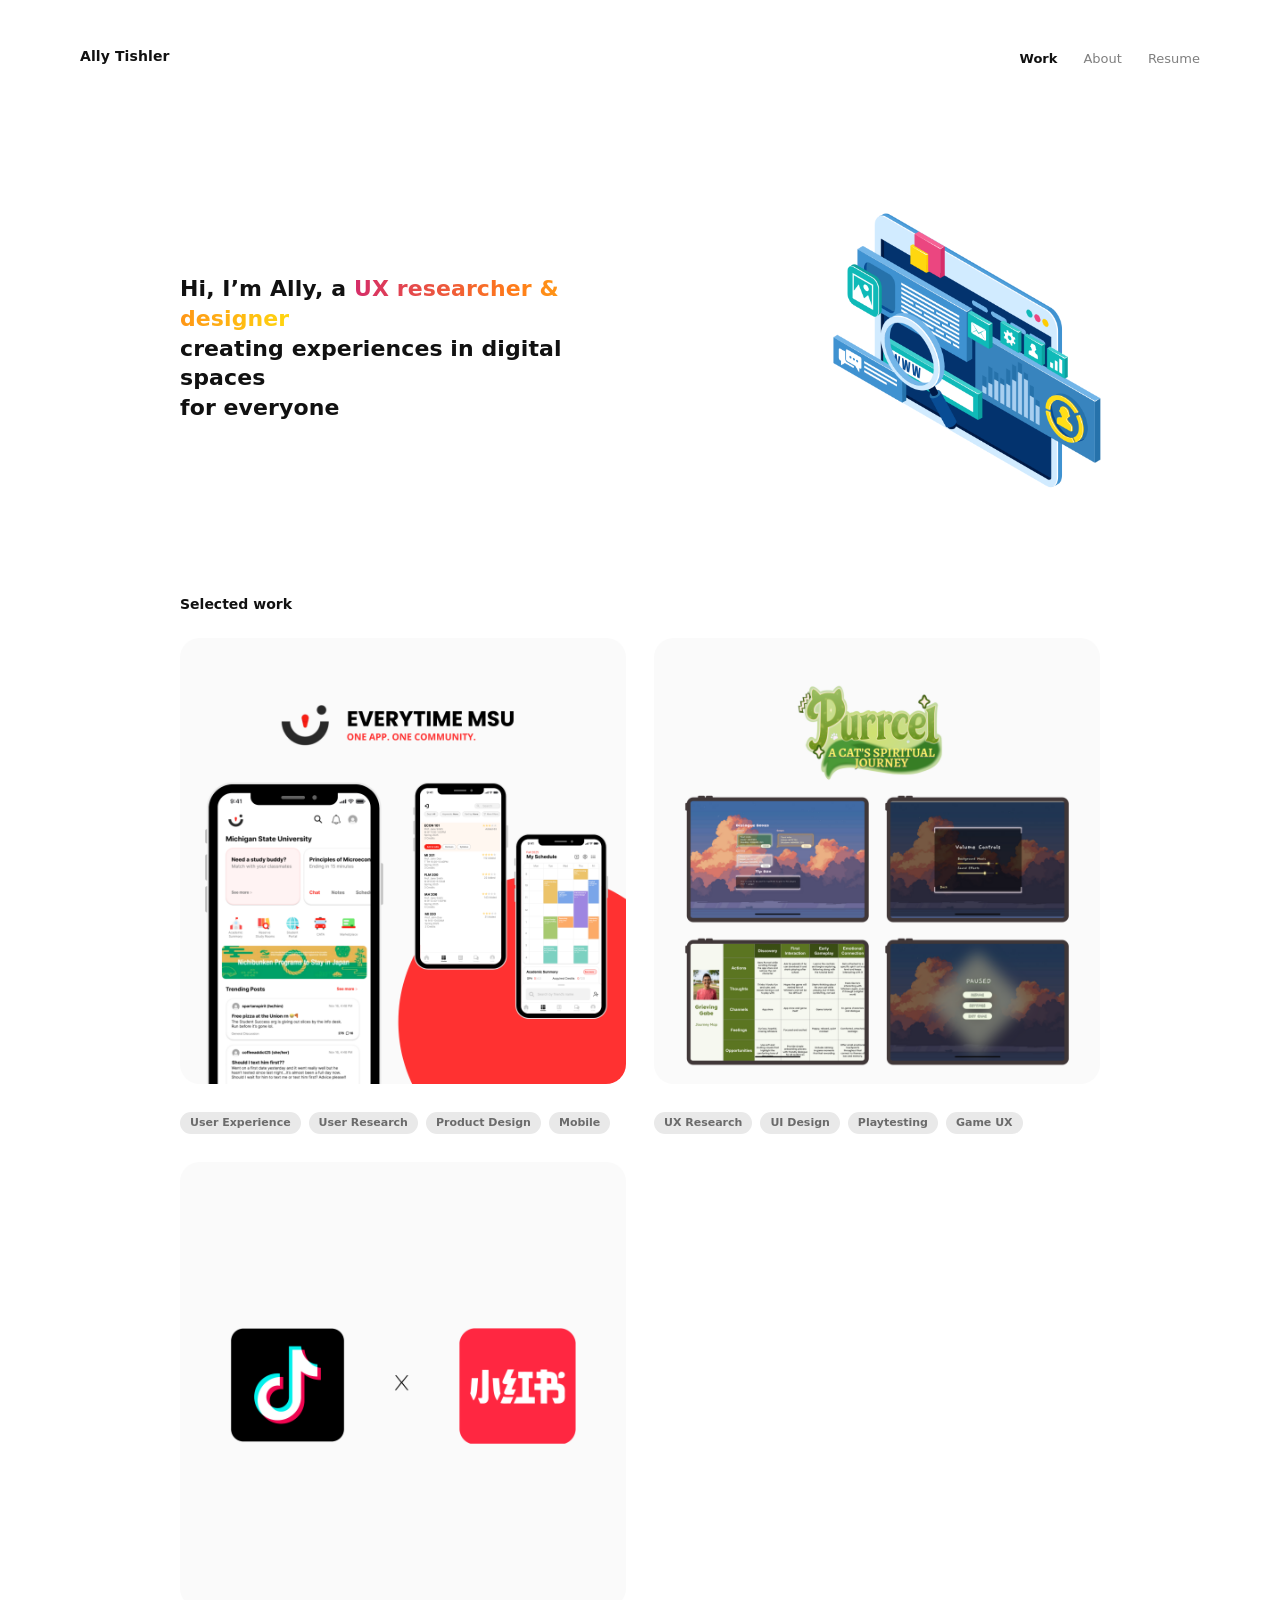
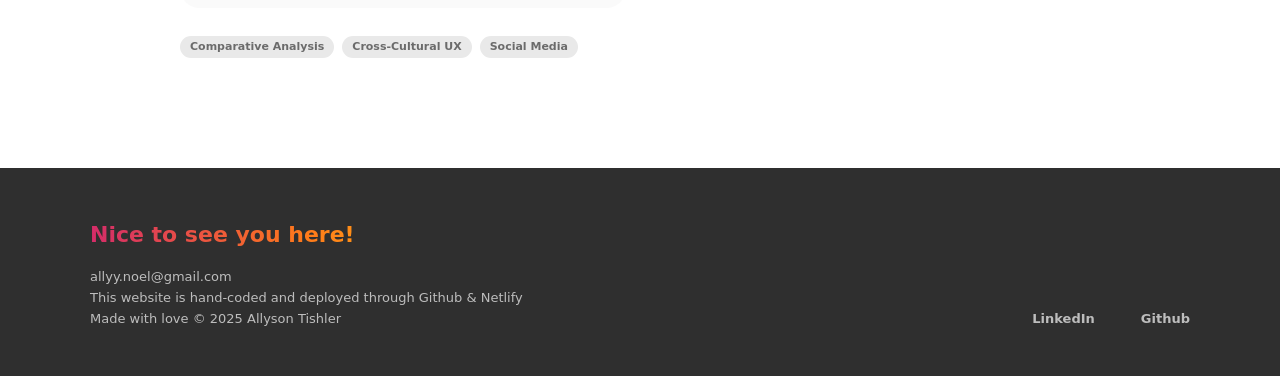
==== index.html @ a8e9b397 "github-link-footer" ====
<!doctype html>
<html lang="en">
  <head>
    <meta charset="UTF-8" />
    <meta name="viewport" content="width=device-width, initial-scale=1.0" />
    <title>Ally Tishler — Portfolio</title>
    <link rel="stylesheet" href="styles.css" />
  </head>

  <body>
    <!-- NAV -->
    <header class="site-header">
      <nav class="nav">
        <div class="nav__brand">Ally Tishler</div>

        <ul class="nav__links">
          <li><a class="nav__link nav__link--active" href="#work">Work</a></li>
          <li><a class="nav__link" href="about.html">About</a></li>
          <li><a class="nav__link" href="#resume">Resume</a></li>
        </ul>
      </nav>
    </header>

    <main>
      <!-- HERO -->
      <section class="hero">
        <div class="hero__inner">
          <div class="hero__text">
            <h1 class="hero__headline">
              Hi, I’m Ally, a <span class="highlight">UX researcher &amp; designer</span><br />
              creating experiences in digital spaces<br />
              for everyone
            </h1>
          </div>
      
          <div class="hero__art">
            <img class="hero__img" src="assets/LottieFile.png" alt="Hero illustration" />
          </div>
        </div>
      </section>
      

      <!-- SELECTED WORK -->
      <section id="work" class="work">
        <div class="work__inner">
          <h2 class="section-title">Selected work</h2>

          <div class="work-grid">
            <!-- Everytime -->
            <a class="work-card" href="#">
              <img
                class="work-card__img"
                src="assets/EverytimeThumbnail.png"
                alt="Everytime MSU project thumbnail"
              />

              <div class="tag-row">
                <span class="tag">User Experience</span>
                <span class="tag">User Research</span>
                <span class="tag">Product Design</span>
                <span class="tag">Mobile</span>
              </div>
            </a>

            <!-- Purrcel -->
            <a class="work-card" href="#">
              <img
                class="work-card__img"
                src="assets/PurrcelThumbnail.png"
                alt="Purrcel project thumbnail"
              />

              <div class="tag-row">
                <span class="tag">UX Research</span>
                <span class="tag">UI Design</span>
                <span class="tag">Playtesting</span>
                <span class="tag">Game UX</span>
              </div>
            </a>

            <!-- TikTok vs XHS (single on next row, left-aligned) -->
            <a class="work-card work-card--single" href="#">
              <img
                class="work-card__img"
                src="assets/TikTokvsXHSThumbnail.png"
                alt="TikTok vs XiaoHongShu comparative analysis thumbnail"
              />

              <div class="tag-row">
                <span class="tag">Comparative Analysis</span>
                <span class="tag">Cross-Cultural UX</span>
                <span class="tag">Social Media</span>
              </div>
            </a>
          </div>
        </div>
      </section>

    </main>

    <!-- FOOTER -->
    <footer class="footer">
      <div class="footer__inner">
        <div class="footer__left">
          <h3 class="footer__title">Nice to see you here!</h3>

          <div class="footer__meta">
            <p class="footer__line">allyy.noel@gmail.com</p>
            <p class="footer__line">This website is hand-coded and deployed through Github &amp; Netlify</p>
            <p class="footer__line">Made with love © 2025 Allyson Tishler</p>
          </div>
        </div>

        <div class="footer__right">
          <a class="footer__link" href="www.linkedin.com/in/allytishler-msu">LinkedIn</a>
          <a class="footer__link" href="https://github.com/allysontishler">Github</a>
        </div>
      </div>
    </footer>
  </body>
</html>
---- styles.css ----
/* =========================
   BASE
========================= */
:root {
  --text: #111;
  --muted: #7f7f7f;
  --card: #f3f3f3;
  --tag: #e9e9e9;
  --footer: #2f2f2f;
  --footer-text: #cfcfcf;

  /* This is the orange accent in your hero line */
  --accent: #ff7a1a;

  /* Page geometry to mimic your Figma whitespace */
  --page-pad-x: 80px;
  --nav-top: 48px;

  /* Central content width seen in Figma */
  --content-max: 920px;

  --radius-card: 22px;
  --radius-tag: 999px;

  --gradient-accent: linear-gradient(
    90deg,
    #D52C69 0%,
    #FF7A1A 50%,
    #FFD60F 100%
  );
}

* {
  box-sizing: border-box;
}

html,
body {
  margin: 0;
  padding: 0;
}

body {
  font-family: Inter, system-ui, -apple-system, Segoe UI, Roboto, Helvetica, Arial, sans-serif;
  color: var(--text);
  background: #fff;
}

/* =========================
   NAV (top-left name, top-right links)
========================= */
.site-header {
  padding: var(--nav-top) var(--page-pad-x) 0;
}

.nav {
  display: flex;
  align-items: flex-start;
  justify-content: space-between;
}

.nav__brand {
  font-size: 14px;
  font-weight: 600;
  letter-spacing: 0.1px;
}

.nav__links {
  list-style: none;
  display: flex;
  gap: 26px;
  margin: 0;
  padding: 0;
}

.nav__link {
  font-size: 13px;
  text-decoration: none;
  color: var(--muted);
  font-weight: 500;
}

.nav__link--active {
  color: var(--text);
  font-weight: 700;
}

/* =========================
   HERO (centered block, text left, illustration right)
========================= */
.hero {
  padding: 120px var(--page-pad-x) 0;
}

.hero__inner {
  max-width: 920px;     /* SAME as .work__inner */
  margin: 0 auto;

  display: grid;
  grid-template-columns: 440px 1fr; /* text column width matches a card */
  align-items: center;
  gap: 70px;
}


.hero__text {
  max-width: 440px;
}

.hero__headline {
  margin: 0;
  font-size: 22px;       /* up from ~18px */
  line-height: 1.35;     /* keeps vertical rhythm */
  font-weight: 700;
  letter-spacing: 0.1px;
}


.highlight {
  background: var(--gradient-accent);
  -webkit-background-clip: text;
  background-clip: text;
  color: transparent;

  font-weight: 800;
}



/* Illustration sizing similar to Figma */
.hero__art {
  display: flex;
  justify-content: flex-end; /* pushes image to the right edge */
  align-items: center;
}


.hero__img {
  width: 550px;
  height: auto;
  display: block;
}


/* =========================
   SELECTED WORK
========================= */
.work {
  padding: 86px var(--page-pad-x) 110px;
}

.work__inner {
  max-width: var(--content-max);
  margin: 0 auto;
}

.section-title {
  margin: 0 0 26px;
  font-size: 14px;
  font-weight: 700;
}

/* Grid: two cards on first row, one on second row (left-aligned) */
.work-grid {
  display: grid;
  grid-template-columns: repeat(2, 1fr);
  gap: 28px;
}


.work-card__media--tall {
  height: 260px; /* slightly taller feel like your bottom card */
}

/* =========================
   SELECTED WORK (Image-only cards)
========================= */

.work-grid {
  display: grid;
  grid-template-columns: repeat(2, 1fr);
  gap: 28px;
}

/* The link wrapper is just a vertical stack: image then tags */
.work-card {
  display: flex;
  flex-direction: column;
  gap: 14px; /* spacing between image and tag pills */
  text-decoration: none;
  color: inherit;
}

/* Image IS the card */
.work-card__img {
  width: 100%;
  height: auto;
  display: block;

  /* Figma-style rounding */
  border-radius: 20px;

  /* Optional: if you ever add hover effects later, this keeps it clean */
  overflow: hidden;
}

/* Bottom card sits alone on the left */
.work-card--single {
  grid-column: 1 / 2;
}

/* Tags */
.tag-row {
  display: flex;
  flex-wrap: wrap;
  gap: 8px;
}

.tag {
  display: inline-flex;
  align-items: center;
  height: 22px;
  padding: 0 10px;
  border-radius: 999px;
  background: #e9e9e9;
  font-size: 11px;
  color: #6b6b6b;
  font-weight: 600;
}


/* tags row */
.tag-row {
  display: flex;
  flex-wrap: wrap;
  gap: 8px;
  padding-top: 14px;
}

.tag {
  display: inline-flex;
  align-items: center;
  height: 22px;
  padding: 0 10px;
  border-radius: var(--radius-tag);
  background: var(--tag);
  font-size: 11px;
  color: #6b6b6b;
  font-weight: 600;
}

/* Third card on its own row, left column only */
.work-card--single {
  grid-column: 1 / 2;
}

/* =========================
   FOOTER
========================= */
.footer {
  background: var(--footer);
  color: var(--footer-text);
  padding: 54px var(--page-pad-x) 50px;
}

.footer__inner {
  max-width: 1100px;
  margin: 0 auto;
  display: flex;
  justify-content: space-between;
  align-items: flex-end;
  gap: 40px;
}

.footer__title {
  margin: 0 0 22px;
  font-size: 22px;
  font-weight: 800;

  background: var(--gradient-accent);
  -webkit-background-clip: text;
  background-clip: text;
  color: transparent;
}



.footer__meta {
  display: grid;
  gap: 6px;
}

.footer__line {
  margin: 0;
  font-size: 13px;
  color: #bdbdbd;
}

.footer__right {
  display: flex;
  gap: 46px;
}

.footer__link {
  color: #bdbdbd;
  text-decoration: none;
  font-size: 13px;
  font-weight: 600;
}

/* =========================
   RESPONSIVE (keeps same look, just stacks)
========================= */
@media (max-width: 980px) {
  :root {
    --page-pad-x: 28px;
  }

  .hero__inner {
    grid-template-columns: 1fr;
    gap: 26px;
  }

  .hero__art {
    justify-content: flex-start;
  }

  .work-grid {
    grid-template-columns: 1fr;
  }

  .work-card--single {
    grid-column: auto;
  }

  .footer__inner {
    flex-direction: column;
    align-items: flex-start;
  }

  .footer__right {
    gap: 22px;
    margin-top: 18px;
  }
}

/* ABOUT PAGE CSS */

/* =========================
   ABOUT PAGE (matches About-Page Figma)
========================= */

.about-page {
  padding: 110px var(--page-pad-x) 120px;
}

.about-page__inner {
  max-width: var(--content-max); /* 920px */
  margin: 0 auto;
}

/* Top section: text left, portrait right */
.about-hero {
  display: grid;
  grid-template-columns: 1fr 420px;
  gap: 80px;
  align-items: start;
}

/* Title */
.about-hero__title {
  margin: 0 0 12px;
  font-size: 22px;
  line-height: 1.25;
  font-weight: 800;
  letter-spacing: 0.1px;

}

.about-hero__accent {
  background: var(--gradient-accent);
  -webkit-background-clip: text;
  background-clip: text;
  color: transparent;

  font-weight: 800;
}

.about-hero__body p {
  margin: 0 0 14px;
  font-size: 13px;
  line-height: 1.55;
  color: #2f2f2f;
  max-width: 46ch; /* keeps the exact narrow paragraph measure in Figma */
}

/* Portrait */
.about-hero__image-wrap {
  display: flex;
  justify-content: flex-end;
}

.about-hero__image {
  width: 380px;
  height: 260px;
  object-fit: cover;
  border-radius: 26px;
  display: block;
  background: #d9d9d9; /* so placeholder looks intentional */
}

/* Lower grid: 2 columns x 2 rows */
.about-info {
  margin-top: 72px;
}

.about-info__grid {
  display: grid;
  grid-template-columns: 1fr 1fr;
  column-gap: 90px;
  row-gap: 58px;
}

/* Each block */
.about-card__title {
  margin: 0 0 12px;
  font-size: 14px;
  font-weight: 800;
  display: flex;
  align-items: center;
  gap: 8px;
}

.about-card__icon {
  display: inline-flex;
  width: 18px;
  justify-content: center;
}

/* Lists */
.about-list {
  list-style: none;
  margin: 0;
  padding: 0;
}

.about-list li {
  font-size: 13px;
  line-height: 1.65;
  color: #2f2f2f;
}

/* Small trailing “…and more!” line */
.about-card__small {
  margin: 18px 0 0;
  font-size: 13px;
  color: #2f2f2f;
}

/* Project lines */
.about-lines p {
  margin: 0 0 18px;
  font-size: 13px;
  line-height: 1.55;
  color: #2f2f2f;
}

/* =========================
   ABOUT PAGE: Responsive
========================= */
@media (max-width: 980px) {
  .about-page {
    padding: 90px var(--page-pad-x) 90px;
  }

  .about-hero {
    grid-template-columns: 1fr;
    gap: 28px;
  }

  .about-hero__image-wrap {
    justify-content: flex-start;
  }

  .about-hero__image {
    width: 320px;
    height: 220px;
  }

  .about-info__grid {
    grid-template-columns: 1fr;
    row-gap: 38px;
    column-gap: 0;
  }
}
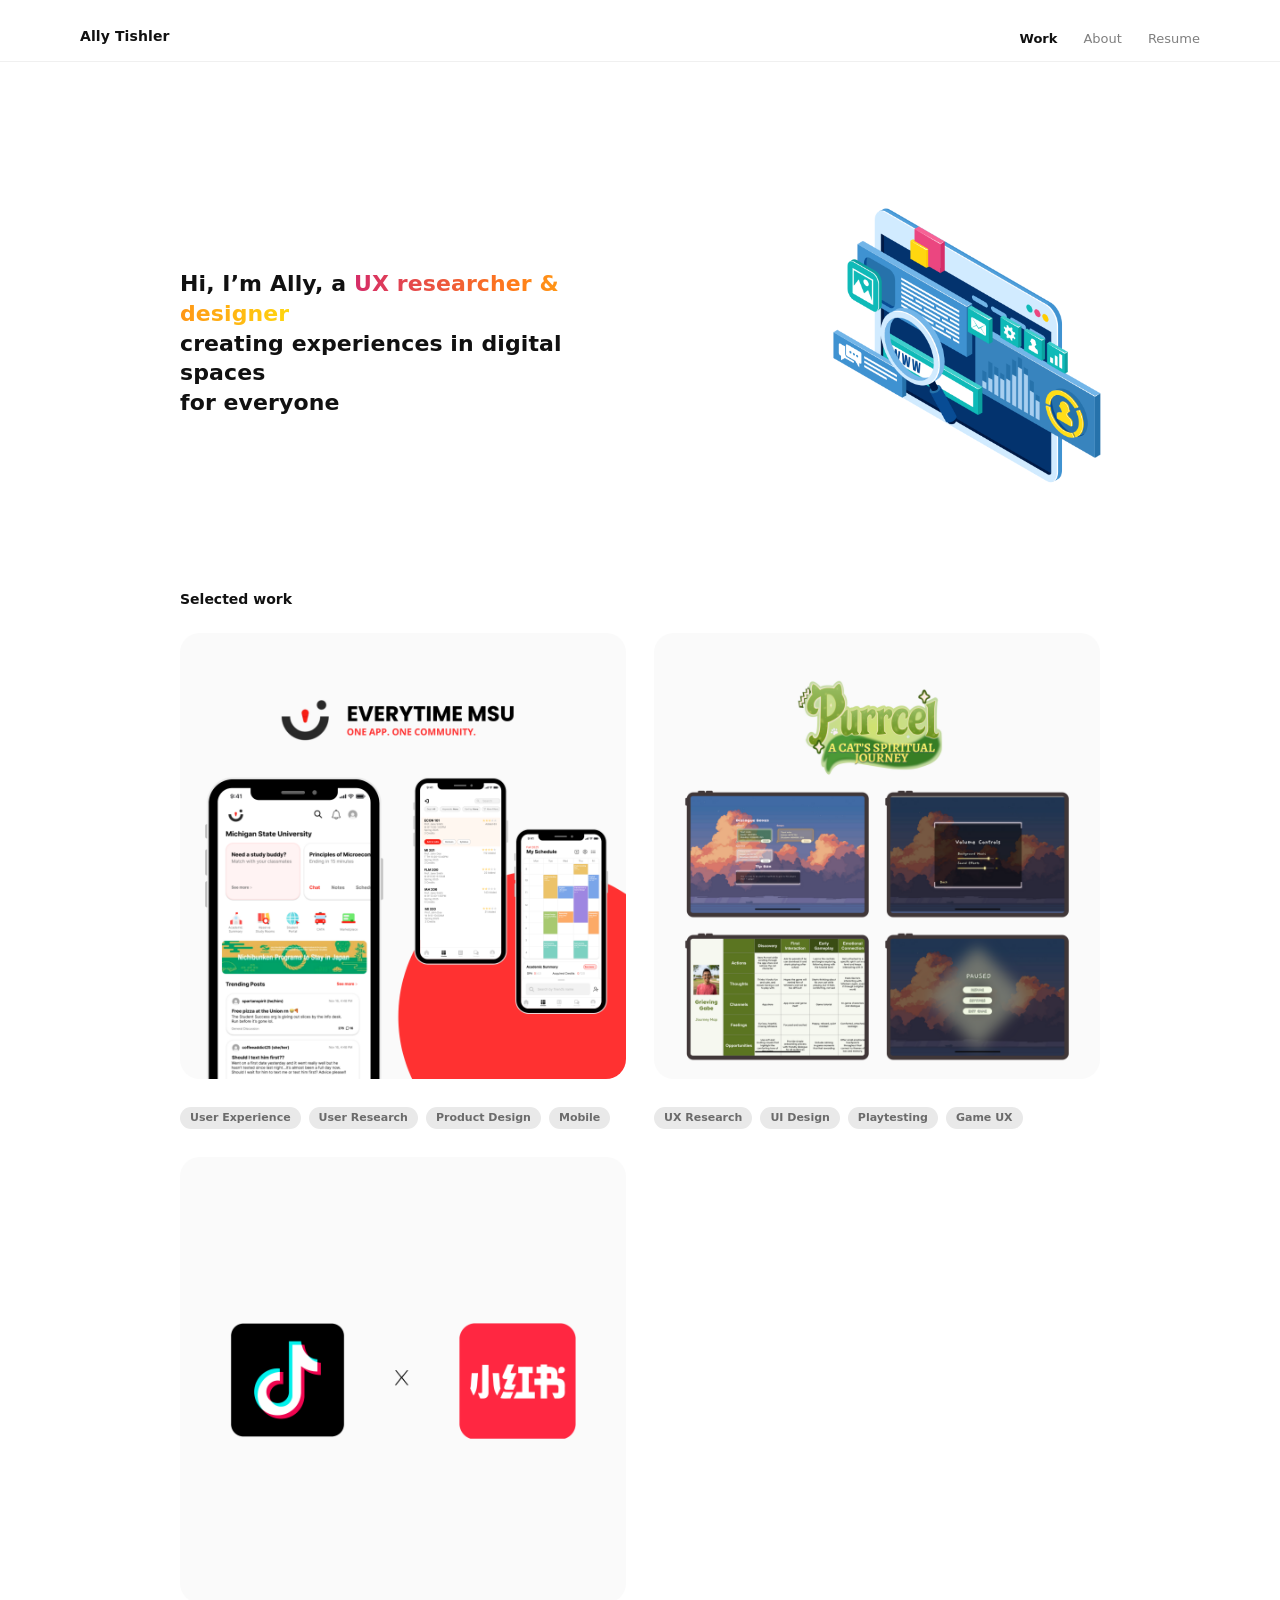
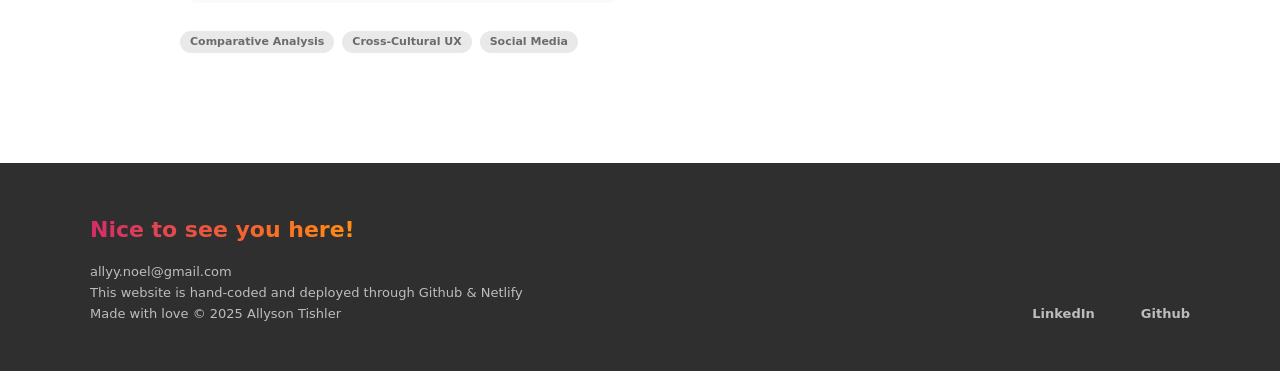
==== commit 81045200: "card-link" ====
--- a/index.html
+++ b/index.html
@@ -16,7 +16,7 @@
         <ul class="nav__links">
           <li><a class="nav__link nav__link--active" href="#work">Work</a></li>
           <li><a class="nav__link" href="about.html">About</a></li>
-          <li><a class="nav__link" href="#resume">Resume</a></li>
+          <li><a class="nav__link" href="https://drive.google.com/file/d/1jGDNcZzKqeIqmGN0ZcOyikLbp_uLvPUx/view?usp=sharing">Resume</a></li>
         </ul>
       </nav>
     </header>
@@ -47,7 +47,7 @@
 
           <div class="work-grid">
             <!-- Everytime -->
-            <a class="work-card" href="#">
+            <a class="work-card" href="evertyime.html">
               <img
                 class="work-card__img"
                 src="assets/EverytimeThumbnail.png"
@@ -63,7 +63,7 @@
             </a>
 
             <!-- Purrcel -->
-            <a class="work-card" href="#">
+            <a class="work-card" href="purrcel.html">
               <img
                 class="work-card__img"
                 src="assets/PurrcelThumbnail.png"
@@ -79,7 +79,7 @@
             </a>
 
             <!-- TikTok vs XHS (single on next row, left-aligned) -->
-            <a class="work-card work-card--single" href="#">
+            <a class="work-card work-card--single" href="tiktokxhs.html">
               <img
                 class="work-card__img"
                 src="assets/TikTokvsXHSThumbnail.png"
@@ -112,7 +112,7 @@
         </div>
 
         <div class="footer__right">
-          <a class="footer__link" href="www.linkedin.com/in/allytishler-msu">LinkedIn</a>
+          <a class="footer__link" href="https://www.linkedin.com/in/allytishler-msu/">LinkedIn</a>
           <a class="footer__link" href="https://github.com/allysontishler">Github</a>
         </div>
       </div>
--- a/styles.css
+++ b/styles.css
@@ -14,7 +14,7 @@
 
   /* Page geometry to mimic your Figma whitespace */
   --page-pad-x: 80px;
-  --nav-top: 48px;
+  --nav-top: 28px;
 
   /* Central content width seen in Figma */
   --content-max: 920px;
@@ -50,8 +50,16 @@
    NAV (top-left name, top-right links)
 ========================= */
 .site-header {
-  padding: var(--nav-top) var(--page-pad-x) 0;
-}
+  position: sticky;
+  top: 0;
+  z-index: 1000;
+
+  background: #fff;
+  border-bottom: 1px solid rgba(0, 0, 0, 0.06);
+
+  padding: var(--nav-top) var(--page-pad-x) 14px;
+}
+
 
 .nav {
   display: flex;
@@ -493,3 +501,354 @@
     column-gap: 0;
   }
 }
+
+
+
+
+
+
+/* =========================
+   EVERYTIME CASE STUDY (scoped; paste at bottom of styles.css)
+========================= */
+.case-everytime {
+  --case-red: #f91f15;
+  --case-muted: #9f9f9d;
+  --case-pink: #fff3f3;
+  --case-gray: #f5f5f5;
+}
+
+.case-everytime main {
+  padding-bottom: 40px;
+}
+
+.case-inner {
+  max-width: 1040px; /* matches your 1512-wide Figma feel */
+  margin: 0 auto;
+  padding: 0 var(--page-pad-x);
+}
+
+/* section spacing */
+.case-section {
+  padding: 78px 0;
+}
+
+.case-block {
+  padding: 78px 0;
+}
+
+.case-block--gray {
+  background: var(--case-gray);
+}
+
+.case-block--pink {
+  background: var(--case-pink);
+}
+
+/* typography */
+.case-kicker {
+  margin: 0 0 8px;
+  font-size: 12px;
+  font-weight: 700;
+  letter-spacing: 0.2px;
+  color: #222;
+}
+
+.case-title {
+  margin: 0 0 18px;
+  font-size: 20px;
+  line-height: 1.25;
+  font-weight: 800;
+  color: #111;
+  max-width: 62ch;
+}
+
+.case-hero__meta {
+  margin-top: 10px;
+  display: grid;
+  gap: 6px;
+}
+
+.case-meta-line {
+  margin: 0;
+  font-size: 12px;
+  line-height: 1.5;
+  color: #2a2a2a;
+}
+
+.case-meta-label {
+  font-weight: 800;
+}
+
+.case-section__title {
+  margin: 0 0 14px;
+  font-size: 12px;
+  font-weight: 800;
+  letter-spacing: 0.18px;
+  text-transform: none; /* keep like your Figma */
+  color: #111;
+}
+
+.case-subtitle {
+  margin: 18px 0 10px;
+  font-size: 13px;
+  font-weight: 800;
+  color: #111;
+}
+
+.case-subtitle--red {
+  color: var(--case-red);
+}
+
+.case-body {
+  margin: 0;
+  font-size: 12px;
+  line-height: 1.65;
+  color: #2b2b2b;
+  max-width: 78ch;
+}
+
+.case-body + .case-body {
+  margin-top: 12px;
+}
+
+.case-body--tight {
+  max-width: 60ch;
+}
+
+/* hero layout */
+.case-hero {
+  padding: 62px 0 18px;
+}
+
+.case-hero__grid {
+  display: grid;
+  grid-template-columns: 1fr 330px;
+  gap: 70px;
+  align-items: start;
+}
+
+.case-hero__right {
+  position: relative;
+  display: flex;
+  flex-direction: column;
+  align-items: flex-end;
+}
+
+.case-hero__phone {
+  width: 260px;
+  height: auto;
+  display: block;
+}
+
+/* left hero strip mask (for cut-off screens) */
+.hero-strip {
+  margin-top: 18px;
+}
+
+.hero-strip__mask {
+  height: 130px; /* tweak this to match your exact Figma cut-off */
+  overflow: hidden;
+}
+
+.hero-strip__img {
+  width: 100%;
+  height: auto;
+  display: block;
+}
+
+/* red circle callout */
+.stat-bubble {
+  width: 170px;
+  height: 170px;
+  border-radius: 999px;
+  background: var(--case-red);
+  color: #fff;
+  font-weight: 800;
+  font-size: 12px;
+  line-height: 1.25;
+
+  display: flex;
+  align-items: center;
+  justify-content: center;
+  text-align: center;
+
+  padding: 18px;
+
+  /* positions it like your Figma (tweakable) */
+  margin-top: 18px;
+}
+
+/* features & iterations rows */
+.feature-row {
+  display: grid;
+  grid-template-columns: 260px 1fr;
+  gap: 48px;
+  align-items: start;
+  padding: 34px 0;
+}
+
+.feature-row + .feature-row {
+  border-top: 1px solid rgba(0, 0, 0, 0.06);
+}
+
+.feature-row__img {
+  width: 220px;
+  height: auto;
+  display: block;
+}
+
+.feature-row__text {
+  display: flex;
+  flex-direction: column;
+  min-height: 320px; /* helps “paragraph feels centered” like your Figma */
+}
+
+.feature-row__title {
+  margin: 0;
+  font-size: 12px;
+  font-weight: 800;
+  color: var(--case-red);
+}
+
+.feature-row__desc {
+  margin: 0;
+  margin-top: auto; /* pushes the paragraph down into the “middle-ish” */
+  margin-bottom: auto;
+  font-size: 12px;
+  line-height: 1.65;
+  color: var(--case-muted);
+  max-width: 56ch;
+}
+
+/* generic media */
+.case-media {
+  margin-top: 18px;
+}
+
+.case-media--center {
+  display: flex;
+  justify-content: center;
+}
+
+.case-media__img {
+  width: 100%;
+  height: auto;
+  display: block;
+}
+
+.case-media__img--narrow {
+  max-width: 520px;
+}
+
+/* key findings */
+.key-findings {
+  margin-top: 26px;
+}
+
+.key-findings__grid {
+  margin-top: 10px;
+  display: grid;
+  grid-template-columns: 120px 1fr;
+  gap: 20px;
+  align-items: center;
+}
+
+.key-circle {
+  width: 96px;
+  height: 96px;
+  border-radius: 999px;
+  background: #efefef;
+  display: flex;
+  align-items: center;
+  justify-content: center;
+}
+
+.key-circle__value {
+  font-size: 14px;
+  font-weight: 900;
+  color: #111;
+}
+
+/* personas */
+.persona-stack {
+  margin-top: 18px;
+  display: grid;
+  gap: 18px;
+}
+
+.persona-img {
+  width: 100%;
+  height: auto;
+  display: block;
+}
+
+/* journey maps */
+.journey-stack {
+  margin-top: 18px;
+  display: grid;
+  gap: 26px;
+}
+
+.journey-img {
+  width: 100%;
+  height: auto;
+  display: block;
+}
+
+/* tables (allow horizontal scroll on small screens) */
+.table-wrap {
+  margin-top: 18px;
+  overflow-x: auto;
+  -webkit-overflow-scrolling: touch;
+}
+
+.table-img {
+  width: 100%;
+  height: auto;
+  display: block;
+  min-width: 760px; /* keeps tables readable; scrolls on small screens */
+}
+
+/* =========================
+   EVERYTIME RESPONSIVE
+========================= */
+@media (max-width: 980px) {
+  .case-inner {
+    padding: 0 var(--page-pad-x);
+  }
+
+  .case-hero__grid {
+    grid-template-columns: 1fr;
+    gap: 26px;
+  }
+
+  .case-hero__right {
+    align-items: flex-start;
+  }
+
+  .stat-bubble {
+    margin-top: 14px;
+  }
+
+  .feature-row {
+    grid-template-columns: 1fr;
+    gap: 16px;
+  }
+
+  .feature-row__img {
+    width: 220px;
+  }
+
+  .feature-row__text {
+    min-height: auto;
+  }
+
+  .feature-row__desc {
+    margin-top: 10px;
+    margin-bottom: 0;
+  }
+
+  .key-findings__grid {
+    grid-template-columns: 1fr;
+  }
+}
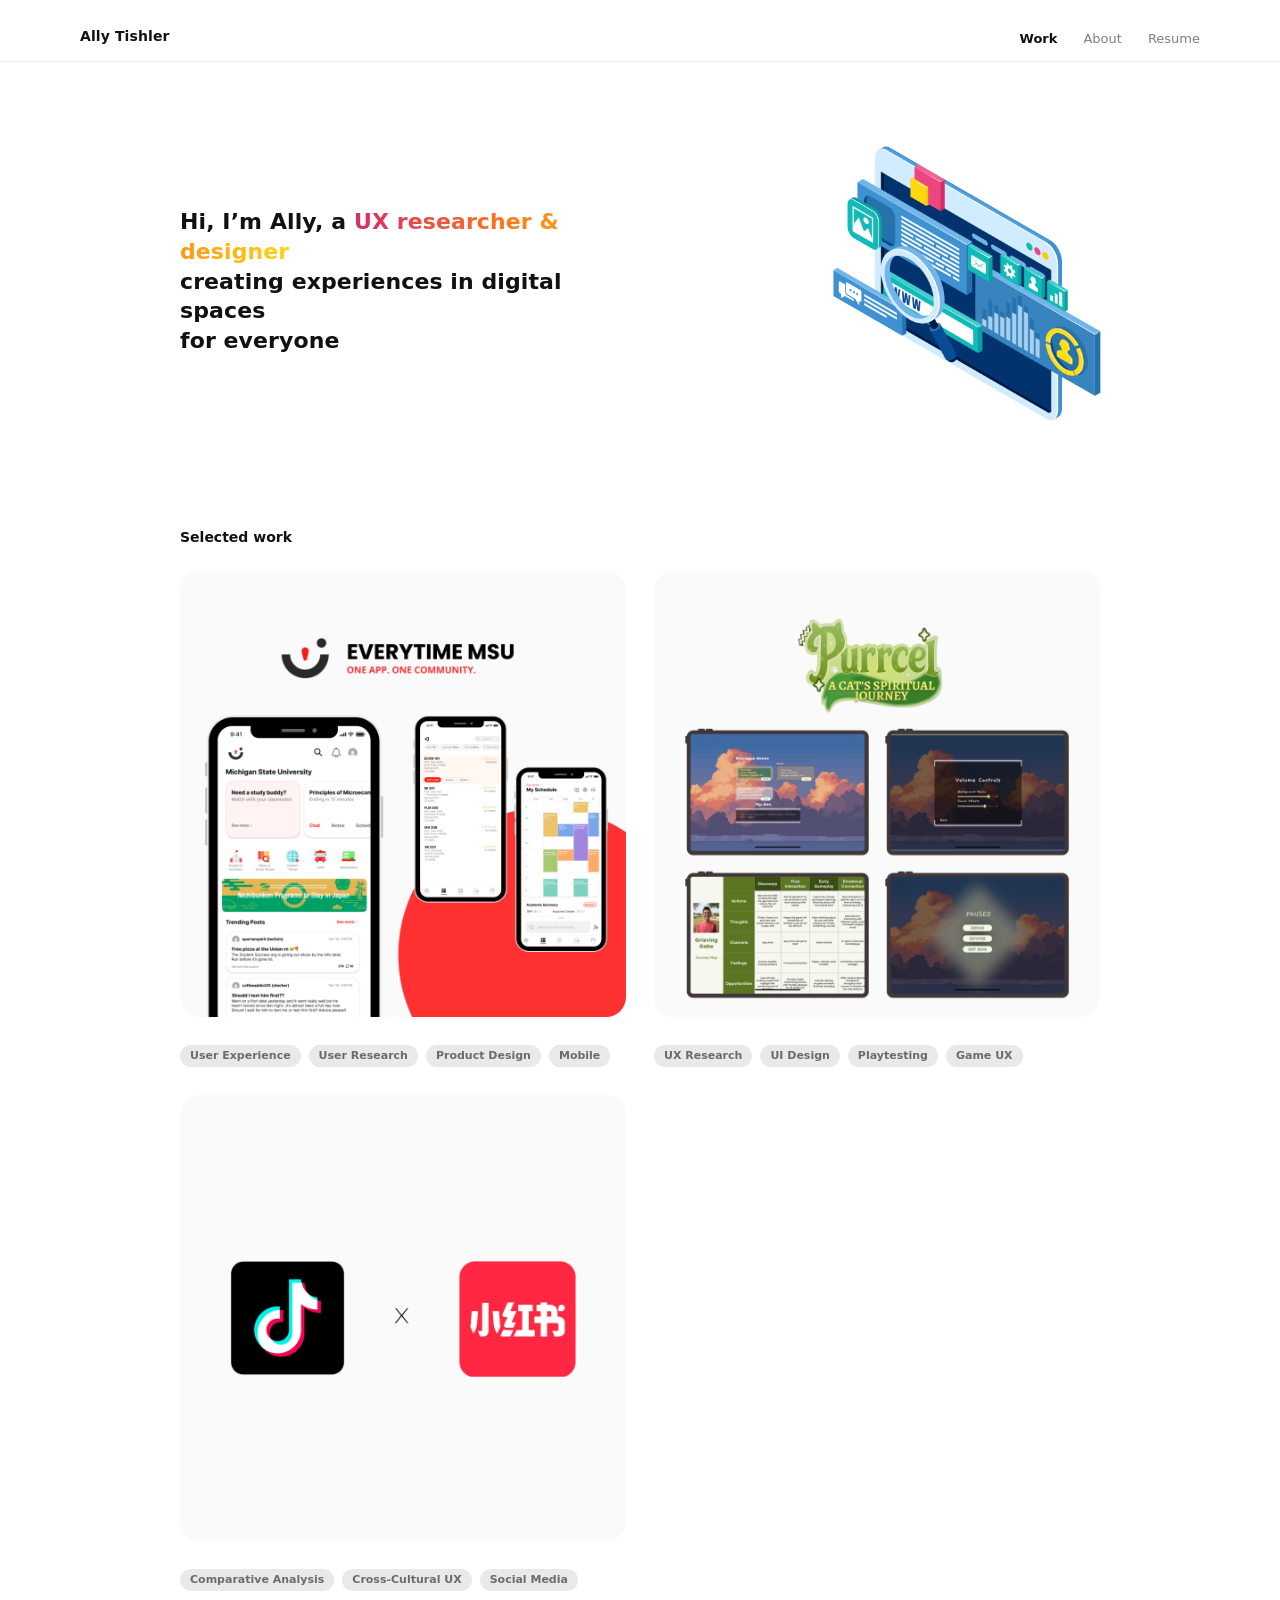
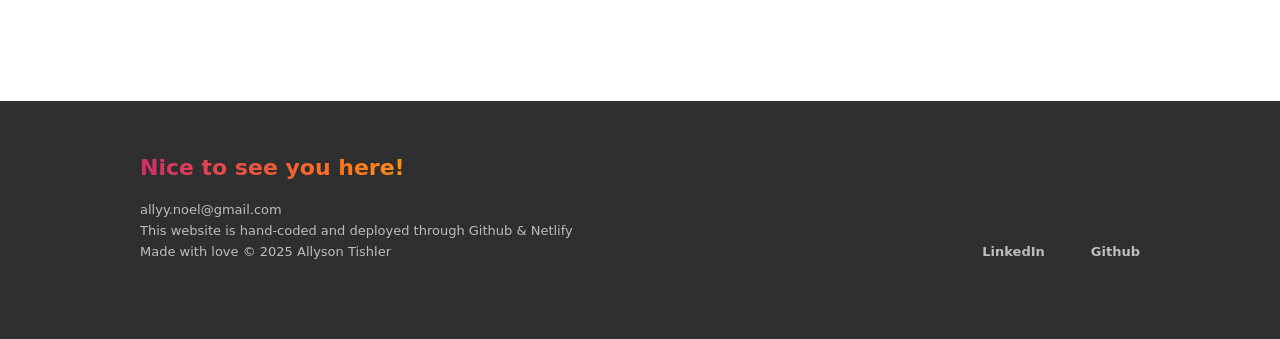
==== commit 03446dc8: "xhs-link" ====
--- a/index.html
+++ b/index.html
@@ -47,7 +47,7 @@
 
           <div class="work-grid">
             <!-- Everytime -->
-            <a class="work-card" href="evertyime.html">
+            <a class="work-card" href="everytime.html">
               <img
                 class="work-card__img"
                 src="assets/EverytimeThumbnail.png"
@@ -79,7 +79,7 @@
             </a>
 
             <!-- TikTok vs XHS (single on next row, left-aligned) -->
-            <a class="work-card work-card--single" href="tiktokxhs.html">
+            <a class="work-card work-card--single" href="xhs.html">
               <img
                 class="work-card__img"
                 src="assets/TikTokvsXHSThumbnail.png"
--- a/styles.css
+++ b/styles.css
@@ -9,14 +9,11 @@
   --footer: #2f2f2f;
   --footer-text: #cfcfcf;
 
-  /* This is the orange accent in your hero line */
   --accent: #ff7a1a;
 
-  /* Page geometry to mimic your Figma whitespace */
   --page-pad-x: 80px;
   --nav-top: 28px;
 
-  /* Central content width seen in Figma */
   --content-max: 920px;
 
   --radius-card: 22px;
@@ -28,36 +25,74 @@
     #FF7A1A 50%,
     #FFD60F 100%
   );
-}
-
-* {
-  box-sizing: border-box;
-}
-
-html,
-body {
+
+  /* ✅ single source of truth for fixed header height */
+  --header-h: 92px;
+}
+
+* { box-sizing: border-box; }
+
+html, body{
   margin: 0;
   padding: 0;
-}
-
-body {
+  min-height: 100%;
+}
+
+html{
+  background: var(--footer); /* if anything extends beyond body, it blends with footer */
+}
+
+body{
+  min-height: 100vh;
   font-family: Inter, system-ui, -apple-system, Segoe UI, Roboto, Helvetica, Arial, sans-serif;
   color: var(--text);
   background: #fff;
-}
-
-/* =========================
-   NAV (top-left name, top-right links)
-========================= */
-.site-header {
-  position: sticky;
+
+  display: flex;
+  flex-direction: column;
+
+  /* ✅ pushes all content below fixed nav */
+  padding-top: var(--header-h);
+}
+
+main{
+  flex: 1 0 auto;
+  display: block;
+}
+
+footer{
+  flex-shrink: 0;
+}
+
+/* =========================
+   NAV
+========================= */
+.site-header{
+  position: fixed;
   top: 0;
-  z-index: 1000;
+  left: 0;
+  right: 0;
+  z-index: 9999;
 
   background: #fff;
   border-bottom: 1px solid rgba(0, 0, 0, 0.06);
 
   padding: var(--nav-top) var(--page-pad-x) 14px;
+}
+
+
+/* Always-visible nav */
+.site-header{
+  position: fixed;   /* was: sticky */
+  top: 0;
+  left: 0;
+  right: 0;
+  z-index: 9999;
+}
+
+/* Prevent content from sliding under the fixed nav */
+body{
+  padding-top: 0; /* adjust if your header is taller/shorter */
 }
 
 
@@ -94,61 +129,51 @@
 }
 
 /* =========================
-   HERO (centered block, text left, illustration right)
+   HOME HERO
 ========================= */
 .hero {
   padding: 120px var(--page-pad-x) 0;
 }
 
 .hero__inner {
-  max-width: 920px;     /* SAME as .work__inner */
+  max-width: 920px;
   margin: 0 auto;
 
   display: grid;
-  grid-template-columns: 440px 1fr; /* text column width matches a card */
+  grid-template-columns: 440px 1fr;
   align-items: center;
   gap: 70px;
 }
 
-
-.hero__text {
-  max-width: 440px;
-}
+.hero__text { max-width: 440px; }
 
 .hero__headline {
   margin: 0;
-  font-size: 22px;       /* up from ~18px */
-  line-height: 1.35;     /* keeps vertical rhythm */
+  font-size: 22px;
+  line-height: 1.35;
   font-weight: 700;
   letter-spacing: 0.1px;
 }
-
 
 .highlight {
   background: var(--gradient-accent);
   -webkit-background-clip: text;
   background-clip: text;
   color: transparent;
-
-  font-weight: 800;
-}
-
-
-
-/* Illustration sizing similar to Figma */
+  font-weight: 800;
+}
+
 .hero__art {
   display: flex;
-  justify-content: flex-end; /* pushes image to the right edge */
+  justify-content: flex-end;
   align-items: center;
 }
-
 
 .hero__img {
   width: 550px;
   height: auto;
   display: block;
 }
-
 
 /* =========================
    SELECTED WORK
@@ -168,76 +193,30 @@
   font-weight: 700;
 }
 
-/* Grid: two cards on first row, one on second row (left-aligned) */
 .work-grid {
   display: grid;
   grid-template-columns: repeat(2, 1fr);
   gap: 28px;
 }
 
-
-.work-card__media--tall {
-  height: 260px; /* slightly taller feel like your bottom card */
-}
-
-/* =========================
-   SELECTED WORK (Image-only cards)
-========================= */
-
-.work-grid {
-  display: grid;
-  grid-template-columns: repeat(2, 1fr);
-  gap: 28px;
-}
-
-/* The link wrapper is just a vertical stack: image then tags */
 .work-card {
   display: flex;
   flex-direction: column;
-  gap: 14px; /* spacing between image and tag pills */
+  gap: 14px;
   text-decoration: none;
   color: inherit;
 }
 
-/* Image IS the card */
 .work-card__img {
   width: 100%;
   height: auto;
   display: block;
-
-  /* Figma-style rounding */
   border-radius: 20px;
-
-  /* Optional: if you ever add hover effects later, this keeps it clean */
   overflow: hidden;
 }
 
-/* Bottom card sits alone on the left */
-.work-card--single {
-  grid-column: 1 / 2;
-}
-
-/* Tags */
-.tag-row {
-  display: flex;
-  flex-wrap: wrap;
-  gap: 8px;
-}
-
-.tag {
-  display: inline-flex;
-  align-items: center;
-  height: 22px;
-  padding: 0 10px;
-  border-radius: 999px;
-  background: #e9e9e9;
-  font-size: 11px;
-  color: #6b6b6b;
-  font-weight: 600;
-}
-
-
-/* tags row */
+.work-card--single { grid-column: 1 / 2; }
+
 .tag-row {
   display: flex;
   flex-wrap: wrap;
@@ -257,22 +236,21 @@
   font-weight: 600;
 }
 
-/* Third card on its own row, left column only */
-.work-card--single {
-  grid-column: 1 / 2;
-}
-
 /* =========================
    FOOTER
 ========================= */
 .footer {
   background: var(--footer);
   color: var(--footer-text);
-  padding: 54px var(--page-pad-x) 50px;
-}
+
+  padding: 54px var(--page-pad-x) 80px; /* 👈 increase bottom padding */
+  margin: 0;    
+  margin-top: auto;                        /* 👈 kill any stray margins */
+}
+
 
 .footer__inner {
-  max-width: 1100px;
+  max-width: 1000px;
   margin: 0 auto;
   display: flex;
   justify-content: space-between;
@@ -291,12 +269,7 @@
   color: transparent;
 }
 
-
-
-.footer__meta {
-  display: grid;
-  gap: 6px;
-}
+.footer__meta { display: grid; gap: 6px; }
 
 .footer__line {
   margin: 0;
@@ -317,57 +290,17 @@
 }
 
 /* =========================
-   RESPONSIVE (keeps same look, just stacks)
-========================= */
-@media (max-width: 980px) {
-  :root {
-    --page-pad-x: 28px;
-  }
-
-  .hero__inner {
-    grid-template-columns: 1fr;
-    gap: 26px;
-  }
-
-  .hero__art {
-    justify-content: flex-start;
-  }
-
-  .work-grid {
-    grid-template-columns: 1fr;
-  }
-
-  .work-card--single {
-    grid-column: auto;
-  }
-
-  .footer__inner {
-    flex-direction: column;
-    align-items: flex-start;
-  }
-
-  .footer__right {
-    gap: 22px;
-    margin-top: 18px;
-  }
-}
-
-/* ABOUT PAGE CSS */
-
-/* =========================
-   ABOUT PAGE (matches About-Page Figma)
-========================= */
-
+   ABOUT PAGE
+========================= */
 .about-page {
   padding: 110px var(--page-pad-x) 120px;
 }
 
 .about-page__inner {
-  max-width: var(--content-max); /* 920px */
+  max-width: var(--content-max);
   margin: 0 auto;
 }
 
-/* Top section: text left, portrait right */
 .about-hero {
   display: grid;
   grid-template-columns: 1fr 420px;
@@ -375,14 +308,12 @@
   align-items: start;
 }
 
-/* Title */
 .about-hero__title {
   margin: 0 0 12px;
   font-size: 22px;
   line-height: 1.25;
   font-weight: 800;
   letter-spacing: 0.1px;
-
 }
 
 .about-hero__accent {
@@ -390,7 +321,6 @@
   -webkit-background-clip: text;
   background-clip: text;
   color: transparent;
-
   font-weight: 800;
 }
 
@@ -399,14 +329,10 @@
   font-size: 13px;
   line-height: 1.55;
   color: #2f2f2f;
-  max-width: 46ch; /* keeps the exact narrow paragraph measure in Figma */
-}
-
-/* Portrait */
-.about-hero__image-wrap {
-  display: flex;
-  justify-content: flex-end;
-}
+  max-width: 46ch;
+}
+
+.about-hero__image-wrap { display: flex; justify-content: flex-end; }
 
 .about-hero__image {
   width: 380px;
@@ -414,13 +340,10 @@
   object-fit: cover;
   border-radius: 26px;
   display: block;
-  background: #d9d9d9; /* so placeholder looks intentional */
-}
-
-/* Lower grid: 2 columns x 2 rows */
-.about-info {
-  margin-top: 72px;
-}
+  background: #d9d9d9;
+}
+
+.about-info { margin-top: 72px; }
 
 .about-info__grid {
   display: grid;
@@ -429,7 +352,6 @@
   row-gap: 58px;
 }
 
-/* Each block */
 .about-card__title {
   margin: 0 0 12px;
   font-size: 14px;
@@ -439,13 +361,8 @@
   gap: 8px;
 }
 
-.about-card__icon {
-  display: inline-flex;
-  width: 18px;
-  justify-content: center;
-}
-
-/* Lists */
+.about-card__icon { display: inline-flex; width: 18px; justify-content: center; }
+
 .about-list {
   list-style: none;
   margin: 0;
@@ -458,14 +375,12 @@
   color: #2f2f2f;
 }
 
-/* Small trailing “…and more!” line */
 .about-card__small {
   margin: 18px 0 0;
   font-size: 13px;
   color: #2f2f2f;
 }
 
-/* Project lines */
 .about-lines p {
   margin: 0 0 18px;
   font-size: 13px;
@@ -474,41 +389,7 @@
 }
 
 /* =========================
-   ABOUT PAGE: Responsive
-========================= */
-@media (max-width: 980px) {
-  .about-page {
-    padding: 90px var(--page-pad-x) 90px;
-  }
-
-  .about-hero {
-    grid-template-columns: 1fr;
-    gap: 28px;
-  }
-
-  .about-hero__image-wrap {
-    justify-content: flex-start;
-  }
-
-  .about-hero__image {
-    width: 320px;
-    height: 220px;
-  }
-
-  .about-info__grid {
-    grid-template-columns: 1fr;
-    row-gap: 38px;
-    column-gap: 0;
-  }
-}
-
-
-
-
-
-
-/* =========================
-   EVERYTIME CASE STUDY (scoped; paste at bottom of styles.css)
+   EVERYTIME CASE STUDY (SCOPED)
 ========================= */
 .case-everytime {
   --case-red: #f91f15;
@@ -517,235 +398,622 @@
   --case-gray: #f5f5f5;
 }
 
-.case-everytime main {
-  padding-bottom: 40px;
-}
-
-.case-inner {
-  max-width: 1040px; /* matches your 1512-wide Figma feel */
+.case-everytime main { padding-bottom: 0; }
+
+
+/* Reusable phone video component */
+.case-everytime .phone-media{
+  aspect-ratio: 9 / 19.5;
+  border-radius: 62px;
+  overflow: hidden;
+  background: transparent;
+
+  display: flex;
+  align-items: center;
+  justify-content: center;
+}
+
+.case-everytime .phone-media__video{
+  width: 100%;
+  height: 100%;
+  display: block;
+
+  object-fit: cover;
+  object-position: 58.5% 50%;
+  transform: scale(1.18); /* change per video if needed */
+}
+
+.case-everytime .phone-media__video_social{
+  width: 100%;
+  height: 100%;
+  display: block;
+
+  object-fit: cover;
+  object-position: 58.5% 42%;
+  transform: scale(1.18) translateY(-1.80%); /* change per video if needed */
+}
+
+
+/* HERO phone video mask */
+.case-everytime .case-hero__phone-wrap{
+  height: 70vh;
+  max-height: 447px;
+
+  aspect-ratio: 9 / 19.5;
+  width: calc(min(70vh, 475px) * (9 / 19.5)); /* ✅ derived width */
+
+  border-radius: 38px;
+  overflow: hidden;
+  background: #000;
+
+  display: flex;
+  align-items: center;
+  justify-content: center;
+
+
+}
+
+.case-everytime .case-hero__phone-video{
+  width: 100%;
+  height: 100%;
+  object-fit: cover;
+  display: block;
+  object-position: 58.5% 50%;
+
+  /* ✅ if you still need a *tiny* zoom, do it here */
+  transform: scale(1.18);
+}
+
+
+
+.case-everytime .case-inner {
+  max-width: 1160px;
   margin: 0 auto;
   padding: 0 var(--page-pad-x);
 }
 
-/* section spacing */
-.case-section {
-  padding: 78px 0;
-}
-
-.case-block {
-  padding: 78px 0;
-}
-
-.case-block--gray {
-  background: var(--case-gray);
-}
-
-.case-block--pink {
-  background: var(--case-pink);
-}
-
-/* typography */
-.case-kicker {
-  margin: 0 0 8px;
-  font-size: 12px;
-  font-weight: 700;
-  letter-spacing: 0.2px;
-  color: #222;
-}
-
-.case-title {
-  margin: 0 0 18px;
-  font-size: 20px;
-  line-height: 1.25;
-  font-weight: 800;
+/* Global sections */
+.case-everytime .case-section { padding: 72px 0 32px; }
+.case-everytime .case-block { padding: 0; }
+.case-everytime .case-block--gray { background: var(--case-gray); }
+.case-everytime .case-block--pink { background: var(--case-pink); }
+
+/* Snap overview closer to hero */
+.case-everytime .case-hero + .case-section { padding-top: 34px; }
+
+/* Typography */
+.case-everytime .case-kicker {
+  margin: 0 0 14px;
+  font-size: 16px;
+  line-height: 1.2;
+  font-weight: 350;
+  color: var(--case-muted);
+}
+
+/* OVERVIEW kicker: red */
+.case-everytime .case-section--overview .case-kicker {
+  color: var(--case-red);
+  font-weight: 800;
+  font-size: 16px;
+  letter-spacing: 0.18px;
+}
+
+.case-everytime .case-title {
+  margin: 16px 0 18px;
+  font-size: 24px;
+  line-height: 1.15;
+  font-weight: 800;
+  color: #111;
+  max-width: none;
+}
+
+.case-everytime .case-deck {
+  margin: 0;
+  font-size: 16px;
+  line-height: 1.35;
   color: #111;
   max-width: 62ch;
 }
 
-.case-hero__meta {
-  margin-top: 10px;
-  display: grid;
-  gap: 6px;
-}
-
-.case-meta-line {
+.case-everytime .case-body {
   margin: 0;
-  font-size: 12px;
-  line-height: 1.5;
-  color: #2a2a2a;
-}
-
-.case-meta-label {
-  font-weight: 800;
-}
-
-.case-section__title {
-  margin: 0 0 14px;
-  font-size: 12px;
-  font-weight: 800;
-  letter-spacing: 0.18px;
-  text-transform: none; /* keep like your Figma */
-  color: #111;
-}
-
-.case-subtitle {
-  margin: 18px 0 10px;
-  font-size: 13px;
-  font-weight: 800;
-  color: #111;
-}
-
-.case-subtitle--red {
-  color: var(--case-red);
-}
-
-.case-body {
-  margin: 0;
-  font-size: 12px;
-  line-height: 1.65;
+  font-size: 13px;
+  line-height: 1.75;
   color: #2b2b2b;
-  max-width: 78ch;
-}
-
-.case-body + .case-body {
-  margin-top: 12px;
-}
-
-.case-body--tight {
-  max-width: 60ch;
-}
-
-/* hero layout */
-.case-hero {
-  padding: 62px 0 18px;
-}
-
-.case-hero__grid {
-  display: grid;
-  grid-template-columns: 1fr 330px;
-  gap: 70px;
+  max-width: 200ch;
+}
+
+.case-everytime .case-body--muted { color: var(--case-muted); }
+
+/* HERO */
+.case-everytime .case-hero { padding: 72px 0 0; }
+
+.case-everytime .case-hero__grid {
+  display: grid;
+  grid-template-columns: 1fr auto;
   align-items: start;
-}
-
-.case-hero__right {
-  position: relative;
-  display: flex;
-  flex-direction: column;
-  align-items: flex-end;
-}
-
-.case-hero__phone {
-  width: 260px;
+  column-gap: 48px;
+}
+
+.case-everytime .hero-visual {
+  margin-top: 60px;
   height: auto;
-  display: block;
-}
-
-/* left hero strip mask (for cut-off screens) */
-.hero-strip {
-  margin-top: 18px;
-}
-
-.hero-strip__mask {
-  height: 130px; /* tweak this to match your exact Figma cut-off */
+}
+
+.case-everytime .hero-logo {
+  width: 118px;
+  height: auto;
+  display: block;
+  margin-bottom: 26px;
+  padding-top: 50px;
+}
+
+.case-everytime .hero-strip__mask {
+  height: 300px;
   overflow: hidden;
-}
-
-.hero-strip__img {
   width: 100%;
+}
+
+.case-everytime .hero-strip__img {
+  width: 680px;
   height: auto;
-  display: block;
-}
-
-/* red circle callout */
-.stat-bubble {
-  width: 170px;
-  height: 170px;
+  max-width: 100%;
+  display: block;
+}
+
+.case-everytime .case-hero__right {
+  display: flex;
+  justify-content: flex-end;
+  padding-top: 112px;
+}
+
+.case-everytime .case-hero__phone {
+  height: 70vh;
+  max-height: 475px;
+  width: auto;
+}
+
+/* OVERVIEW */
+.case-everytime .overview-grid {
+  display: grid;
+  grid-template-columns: 1fr auto;
+  column-gap: 56px;
+  align-items: start;
+}
+
+.case-everytime .project-brief .case-body { max-width: 120ch; }
+
+.case-everytime .my-role {
+  margin-top: 34px;
+  max-width: 70ch;
+}
+
+.case-everytime .my-role .case-body {
+  max-width: none;
+  line-height: 1.7;
+}
+
+/* Divider under "Individual Project" */
+.case-everytime .role-divider {
+  width: 48px;
+  height: 2px;
+  background: rgba(0, 0, 0, 0.15);
+  margin: 14px 0 18px;
+  border-radius: 2px;
+}
+
+/* bubble */
+.case-everytime .overview-right {
+  display: flex;
+  justify-content: flex-end;
+  align-items: flex-start;
+}
+
+.case-everytime .role-bubble {
+  width: 280px;
+  height: 280px;
   border-radius: 999px;
   background: var(--case-red);
   color: #fff;
-  font-weight: 800;
-  font-size: 12px;
-  line-height: 1.25;
 
   display: flex;
   align-items: center;
   justify-content: center;
   text-align: center;
 
-  padding: 18px;
-
-  /* positions it like your Figma (tweakable) */
-  margin-top: 18px;
-}
-
-/* features & iterations rows */
-.feature-row {
-  display: grid;
-  grid-template-columns: 260px 1fr;
-  gap: 48px;
-  align-items: start;
-  padding: 34px 0;
-}
-
-.feature-row + .feature-row {
-  border-top: 1px solid rgba(0, 0, 0, 0.06);
-}
-
-.feature-row__img {
-  width: 220px;
+  padding: 0;
+  line-height: 1.25;
+
+  margin-top: 0;
+  margin-bottom: -120px;
+}
+
+.case-everytime .role-bubble{
+  margin-top: 315px;        /* pushes it down inside gray */
+  margin-bottom: -120px;    /* reduces how far it jumps upward visually */
+}
+
+
+
+.case-everytime .bubble-text {
+  display: inline-block;
+  width: 70%;
+  font-size: 18px;
+  line-height: 1.15;
+  font-weight: 650;
+  letter-spacing: -0.2px;
+  transform: translateY(-44px);
+}
+
+.case-everytime .bubble-em { font-weight: 850; }
+
+/* Layering: bubble cut by next section */
+.case-everytime .case-block--gray { position: relative; z-index: 1; }
+
+.case-everytime .case-section--target {
+  position: relative;
+  z-index: 2;
+  background: #fff;
+  padding-top: 45px;
+  padding-bottom: 45px;
+}
+
+/* OUTCOME */
+.case-everytime .case-section--outcome { padding: 45px 0; }
+
+.case-everytime .outcome-title {
+  margin: 0 0 14px;
+  font-size: 26px;
+  line-height: 1.15;
+  font-weight: 800;
+  color: var(--case-red);
+}
+
+.case-everytime .outcome-body { max-width: 120ch; }
+
+
+
+
+
+
+
+
+
+
+
+
+
+
+/* =========================
+   FEATURES & ITERATIONS  ✅ FIXED
+========================= */
+.case-everytime .features-title{
+  margin: 0 0 26px;
+  font-size: 22px;
+  font-weight: 800;
+  color: #111;
+}
+
+.case-everytime .feature-row{
+  max-width: 920px;
+  margin: 0 auto;
+
+  display: grid;
+  grid-template-columns: 360px 1fr;
+  gap: 90px;
+
+  /* IMPORTANT: we want the row height to match the phone,
+     and the text block to center within that height */
+  align-items: stretch;
+
+  padding: 62px 0;
+}
+
+
+
+.case-everytime .feature-row__img{
+  width: 100%;
+  max-width: 360px;
   height: auto;
   display: block;
-}
-
-.feature-row__text {
+  justify-self: center;
+}
+
+/* ✅ This is the real fix: center the *whole text block* vertically,
+   not the description using auto margins */
+.case-everytime .feature-row__text{
+  max-width: 380px;
+  align-self: stretch;
+
   display: flex;
   flex-direction: column;
-  min-height: 320px; /* helps “paragraph feels centered” like your Figma */
-}
-
-.feature-row__title {
+  justify-content: center; /* ✅ centers title+desc as a group */
+}
+
+.case-everytime .feature-row__title{
   margin: 0;
+  font-size: 28px;
+  line-height: 1.15;
+  font-weight: 600;
+  color: var(--case-red);
+}
+
+.case-everytime .feature-row__desc{
+  margin: 14px 0 0; /* ✅ normal spacing instead of auto margins */
+  font-size: 16px;
+  line-height: 1.75;
+  color: var(--case-muted);
+  max-width: 350px;
+}
+
+/* alternate layout */
+.case-everytime .feature-row--reverse{
+  grid-template-columns: 1fr 360px;
+}
+
+
+
+/* =========================
+   RESEARCH & VALIDATION
+========================= */
+/* Make Research & Validation section taller */
+.case-everytime .case-section--research {
+  padding-top: 60px;
+  padding-bottom: 24px;
+}
+
+.case-everytime .case-section--research .research-kicker{
+  color: var(--case-red);
+  font-weight: 800;
+  margin-bottom: 12px;
+}
+
+.case-everytime .research-title{
+  margin: 0 0 14px;
+  font-size: 26px;
+  line-height: 1.15;
+  font-weight: 800;
+  color: #111;
+}
+
+.case-everytime .research-intro{
+  max-width: 120ch;
+}
+
+.case-everytime .research-grid{
+  margin-top: 34px;
+  display: grid;
+  grid-template-columns: 1fr 1.15fr;
+  gap: 64px;
+  align-items: center;
+}
+
+.case-everytime .research-subhead{
+  margin: 0 0 10px;
   font-size: 12px;
-  font-weight: 800;
+  font-weight: 700;
+  color: var(--case-muted);
+}
+
+.case-everytime .research-list{
+  margin: 0;
+  padding-left: 16px;
+  color: #2b2b2b;
+  font-size: 13px;
+  line-height: 1.8;
+}
+
+.case-everytime .research-visual{
+  width: 100%;
+  max-width: 620px;
+  height: auto;
+  display: block;
+  justify-self: end;
+}
+
+/* Optional icon row (only if you use OPTION B) */
+.case-everytime .research-icons{
+  margin-top: 14px;
+  display: flex;
+  gap: 16px;
+  justify-content: flex-end;
+  align-items: center;
+}
+
+.case-everytime .research-icons img{
+  height: 26px;
+  width: auto;
+  display: block;
+}
+
+@media (max-width: 980px){
+  .case-everytime .research-grid{
+    grid-template-columns: 1fr;
+    gap: 24px;
+  }
+
+  .case-everytime .research-visual{
+    max-width: 520px;
+    justify-self: start;
+  }
+
+  .case-everytime .research-icons{
+    justify-content: flex-start;
+  }
+}
+
+
+
+
+
+
+/* =========================
+   KEY FINDINGS (Research section)
+========================= */
+.case-everytime .keyfindings {
+  margin-top: 100px;
+  max-width: 1200px;
+}
+
+.case-everytime .keyfindings__title{
+  margin: 0 0 22px;
+  font-size: 26px;
+  font-weight: 800;
+  color: #111;
+}
+
+.case-everytime .keyfindings__grid {
+  max-width: 1200px;
+  margin: 36px auto 0;
+  display: grid;
+  grid-template-columns: 1.15fr 0.85fr;
+  gap: 64px;
+}
+
+
+/* Left column */
+.case-everytime .keyfinding + .keyfinding{
+  margin-top: 44px;
+}
+
+.case-everytime .keyfinding__heading{
+  margin: 0 0 10px;
+  font-size: 12px;
+  font-weight: 700;
+  color: var(--case-muted);
+  max-width: 62ch;
+}
+
+.case-everytime .keyfinding__text{
+  margin: 0;
+  font-size: 11px;
+  line-height: 1.75;
+  color: #2b2b2b;
+  max-width: 62ch;
+}
+
+/* Right column callouts */
+.case-everytime .keyfindings__right{
+  display: grid;
+  gap: 46px;
+  justify-items: center; /* centers boxes like your Figma */
+}
+
+/* Quote callout (pink fill + even padding) */
+.case-everytime .kf-quote {
+  background: var(--case-pink);                 /* ✅ filled */
+  border: 1px solid var(--case-red);
+  border-radius: 10px;
+
+  padding: 16px 18px;                            /* ✅ even top/bottom */
+  display: flex;
+  align-items: center;                           /* ✅ centers text vertically */
+  justify-content: center;
+  text-align: center;
+
   color: var(--case-red);
-}
-
-.feature-row__desc {
-  margin: 0;
-  margin-top: auto; /* pushes the paragraph down into the “middle-ish” */
-  margin-bottom: auto;
   font-size: 12px;
-  line-height: 1.65;
-  color: var(--case-muted);
-  max-width: 56ch;
-}
-
-/* generic media */
-.case-media {
-  margin-top: 18px;
-}
-
-.case-media--center {
-  display: flex;
+  line-height: 1.4;
+  font-weight: 600;
+}
+
+/* if your quote text is a <p>, kill default margins */
+.case-everytime .kf-quote p {
+  margin: 0;                                     /* ✅ fixes “bottom padding looks bigger” */
+}
+
+
+/* =========================
+   KEY FINDING METRIC (RING)
+========================= */
+
+.case-everytime .keycallout--metric {
+  display: flex;
+  align-items: center;
+  gap: 18px;
+}
+
+/* Ring circle */
+.case-everytime .metric-circle {
+  width: 96px;
+  height: 96px;
+  border-radius: 50%;
+
+  background: #F5F5F5;                 /* hollow center */
+  border: 20px solid #e6e6e6;        /* thick gray ring */
+
+  display: flex;
+  align-items: center;
   justify-content: center;
 }
 
-.case-media__img {
+/* Percentage text */
+.case-everytime .metric-circle__value {
+  font-size: 14px;
+  font-weight: 800;
+  color: #111;
+}
+
+/* Label text */
+.case-everytime .metric-label {
+  font-size: 13px;
+  line-height: 1.6;
+  color: #2b2b2b;
+}
+
+
+/* Bottom red note */
+.case-everytime .keycallout--note{
+  max-width: 340px;
+  color: var(--case-red);
+  font-size: 12px;
+  line-height: 1.55;
+  text-align: center;
+  font-weight: 600;
+}
+
+/* Responsive */
+@media (max-width: 980px){
+  .case-everytime .keyfindings__grid{
+    grid-template-columns: 1fr;
+    gap: 34px;
+  }
+
+  .case-everytime .keyfindings__right{
+    justify-items: start;
+  }
+
+  .case-everytime .metric-label{
+    white-space: normal;
+  }
+}
+
+
+
+
+
+
+
+/* MEDIA (generic) */
+.case-everytime .case-media { margin-top: 18px; }
+
+.case-everytime .case-media--center {
+  display: flex;
+  justify-content: center;
+}
+
+.case-everytime .case-media__img {
   width: 100%;
   height: auto;
   display: block;
 }
 
-.case-media__img--narrow {
-  max-width: 520px;
-}
-
-/* key findings */
-.key-findings {
-  margin-top: 26px;
-}
-
-.key-findings__grid {
+.case-everytime .case-media__img--narrow { max-width: 520px; }
+
+/* Key findings */
+.case-everytime .key-findings { margin-top: 26px; }
+
+.case-everytime .key-findings__grid {
   margin-top: 10px;
   display: grid;
   grid-template-columns: 120px 1fr;
@@ -753,7 +1021,7 @@
   align-items: center;
 }
 
-.key-circle {
+.case-everytime .key-circle {
   width: 96px;
   height: 96px;
   border-radius: 999px;
@@ -763,92 +1031,566 @@
   justify-content: center;
 }
 
-.key-circle__value {
+.case-everytime .key-circle__value {
   font-size: 14px;
-  font-weight: 900;
-  color: #111;
-}
-
-/* personas */
-.persona-stack {
-  margin-top: 18px;
-  display: grid;
-  gap: 18px;
-}
-
-.persona-img {
+  font-weight: 600;
+  color: #111;
+}
+
+
+
+
+
+
+
+
+
+/* =========================
+   PERSONAS (inside gray section)
+========================= */
+
+.case-everytime .persona-section{
+  margin-top: 100px;
+  max-width: 1000px;
+}
+
+.case-everytime .persona-title{
+  margin: 0 0 10px;
+  font-size: 26px;
+  line-height: 1.15;
+  font-weight: 800;
+  color: #111;
+}
+
+.case-everytime .persona-intro{
+  margin: 0 0 34px;
+  font-size: 13px;
+  line-height: 1.7;
+  color: #2b2b2b;
+  max-width: 70ch;
+}
+
+/* each persona block */
+.case-everytime .persona-row{
+  display: grid;
+  grid-template-columns: 260px 1fr;
+  gap: 80px;
+  align-items: start;
+
+  padding: 18px 0 30px;
+}
+
+/* left column */
+.case-everytime .persona-name{
+  margin: 0;
+  font-size: 12px;
+  font-weight: 700;
+  color: #9f9f9d;
+}
+
+.case-everytime .persona-sub{
+  margin: 2px 0 14px;
+  font-size: 10px;
+  color: #b3b3b3;
+}
+
+.case-everytime .persona-photo{
+  width: 120px;
+  height: 120px;
+  border-radius: 18px;
+  object-fit: cover;
+  display: block;
+}
+
+/* right column */
+.case-everytime .persona-desc{
+  margin-top: 24px;
+  font-size: 12px;
+  line-height: 1.7;
+  color: #2b2b2b;
+  max-width: 68ch;
+}
+
+.case-everytime .persona-needs-label{
+  margin: 12px 0 8px;
+  font-size: 11px;
+  font-weight: 800;
+  color: #111;
+}
+
+.case-everytime .persona-needs{
+  margin: 0;
+  padding-left: 16px;
+  font-size: 11px;
+  line-height: 1.8;
+  color: #2b2b2b;
+}
+
+/* responsive */
+@media (max-width: 980px){
+  .case-everytime .persona-row{
+    grid-template-columns: 1fr;
+    gap: 18px;
+  }
+
+  .case-everytime .persona-photo{
+    width: 110px;
+    height: 110px;
+  }
+}
+
+
+/* =========================
+   JOURNEY MAPPING (inside gray)
+========================= */
+
+.case-everytime .journey-section{
+  margin-top: 84px; /* space after Personas */
+  max-width: 1000px;
+}
+
+.case-everytime .journey-title{
+  margin: 0 0 12px;
+  font-size: 26px;
+  line-height: 1.15;
+  font-weight: 800;
+  color: #111;
+}
+
+.case-everytime .journey-intro{
+  margin: 0 0 12px;
+  font-size: 13px;
+  line-height: 1.7;
+  color: #2b2b2b;
+  max-width: 120ch;
+}
+
+.case-everytime .journey-intro--sub{
+  margin-bottom: 34px; /* space before first image */
+}
+
+.case-everytime .journey-stack{
+  display: grid;
+  gap: 34px; /* even spacing between the 3 journey images */
+}
+
+.case-everytime .journey-img{
+  width: 1000px;
+  height: auto;
+  display: block;
+  margin-top: 40px;
+}
+
+
+
+/* =========================
+   USABILITY TESTING
+========================= */
+
+.case-everytime .usability-section {
+  margin-top: 96px;          /* space from previous section */
+  max-width: 1000px;
+}
+
+/* Section title */
+.case-everytime .usability-section .case-section__title {
+  margin: 0 0 18px;
+  font-size: 26px;
+  font-weight: 800;
+  line-height: 1.2;
+  color: #111;
+}
+
+/* Paragraph text */
+.case-everytime .usability-section .case-body {
+  margin: 0 0 18px;          /* ✅ creates breathing room */
+  font-size: 13px;
+  line-height: 1.75;
+  color: #2b2b2b;
+  max-width: 80ch;
+}
+
+/* Task list */
+.case-everytime .usability-section ul {
+  margin: 0 0 22px 18px;     /* ✅ space before & after list */
+  padding: 0;
+}
+
+.case-everytime .usability-section li {
+  margin-bottom: 6px;        /* tighter like Figma */
+  font-size: 13px;
+  line-height: 1.7;
+  color: #2b2b2b;
+}
+
+/* Table wrapper */
+.case-everytime .usability-section .table-wrap {
+  margin-top: 28px;          /* space above table */
+}
+
+/* Table image */
+.case-everytime .usability-section .table-img {
   width: 100%;
   height: auto;
   display: block;
-}
-
-/* journey maps */
-.journey-stack {
-  margin-top: 18px;
-  display: grid;
-  gap: 26px;
-}
-
-.journey-img {
+  border-radius: 6px;        /* subtle polish (optional) */
+}
+
+
+/* =========================
+   KEY USABILITY ISSUES (white)
+========================= */
+.case-everytime .case-section--issues{
+  background: #fff;
+  padding: 90px 0 110px;
+}
+
+.case-everytime .issues-title{
+  margin: 0 0 34px;
+  font-size: 26px;
+  line-height: 1.15;
+  font-weight: 800;
+  color: #111;
+}
+
+.case-everytime .issues-list{
+  display: grid;
+  gap: 46px;
+  max-width: 980px; /* keeps it from feeling too wide */
+}
+
+.case-everytime .issue__heading{
+  margin: 0 0 12px;
+  font-size: 16px;
+  font-weight: 600;
+  color: #9f9f9d; /* that light gray heading look */
+}
+
+.case-everytime .issue__text{
+  margin: 0;
+  font-size: 13px;
+  line-height: 1.8;
+  color: #111;
+  max-width: 120ch;
+}
+
+
+/* =========================
+   EXPLORATORY PLAYTESTING (white)
+========================= */
+.case-everytime .case-section--playtesting{
+  padding: 90px 0 110px;
+}
+
+.case-everytime .playtesting-title{
+  margin: 0 0 22px;
+  font-size: 26px;
+  line-height: 1.15;
+  font-weight: 800;
+  color: #111;
+}
+
+.case-everytime .playtesting-copy{
+  max-width: 120ch;
+  display: grid;
+  gap: 14px;              /* space between the two paragraphs */
+  margin-bottom: 26px;    /* space before the table image */
+}
+
+/* Make sure your table image sits centered and scales nicely */
+.case-everytime .playtesting-table{
+  margin-top: 0;          /* we’re controlling spacing via playtesting-copy */
+}
+
+.case-everytime .playtesting-table .table-img{
   width: 100%;
   height: auto;
   display: block;
-}
-
-/* tables (allow horizontal scroll on small screens) */
-.table-wrap {
-  margin-top: 18px;
-  overflow-x: auto;
-  -webkit-overflow-scrolling: touch;
-}
-
-.table-img {
+  max-width: 1000px;       /* matches the screenshot feel */
+  margin-top: 20px;         /* centers the table */
+}
+
+/* Mobile: keep it readable and scrollable if needed */
+@media (max-width: 980px){
+  .case-everytime .case-section--playtesting{
+    padding: 70px 0 90px;
+  }
+
+  .case-everytime .playtesting-copy{
+    margin-bottom: 22px;
+  }
+
+  .case-everytime .playtesting-table .table-img{
+    max-width: none;
+    margin-bottom: 20px;
+  }
+}
+
+
+/* =========================
+   PLAYTESTING INSIGHTS
+========================= */
+
+.case-everytime .case-section--insights {
+  padding: 90px 0 110px;
+}
+
+.case-everytime .insights-title {
+  margin: 0 0 48px;
+  font-size: 26px;
+  font-weight: 800;
+  color: #111;
+}
+
+/* Two-column text grid */
+.case-everytime .insights-grid {
+  display: grid;
+  grid-template-columns: 1fr 1fr;
+  column-gap: 96px;
+  row-gap: 64px;
+  max-width: 1100px;
+}
+
+/* Individual insight block */
+.case-everytime .insight {
+  max-width: 52ch;
+}
+
+/* Headings (light gray like Figma) */
+.case-everytime .insight-heading {
+  margin: 0 0 14px;
+  font-size: 14px;
+  font-weight: 700;
+  color: var(--case-muted);
+  line-height: 1.3;
+}
+
+/* Paragraph text */
+.case-everytime .insight-body {
+  margin: 0 0 14px;
+  font-size: 13px;
+  line-height: 1.7;
+  color: #2b2b2b;
+}
+
+/* Last paragraph in each block */
+.case-everytime .insight-body:last-child {
+  margin-bottom: 0;
+}
+
+/* Wide final insight (spans both columns) */
+.case-everytime .insight--wide {
+  grid-column: 1 / -1;
+  max-width: 62ch;
+}
+
+/* Responsive */
+@media (max-width: 980px) {
+  .case-everytime .insights-grid {
+    grid-template-columns: 1fr;
+    row-gap: 42px;
+  }
+
+  .case-everytime .insight,
+  .case-everytime .insight--wide {
+    max-width: 100%;
+  }
+}
+
+
+/* =========================
+   DESIGN ITERATIONS
+========================= */
+
+.case-everytime .case-section--iterations{
+  padding: 96px 0 110px;
+}
+
+.case-everytime .iterations-grid{
+  display: grid;
+  grid-template-columns: 1fr 520px; /* left text + right image */
+  gap: 80px;
+  align-items: start;
+}
+
+/* Left text */
+.case-everytime .iterations-title{
+  margin: 0 0 18px;
+  font-size: 26px;
+  font-weight: 800;
+  color: #111;
+}
+
+.case-everytime .iterations-body{
+  margin: 0 0 14px;
+  font-size: 13px;
+  line-height: 1.7;
+  color: #2b2b2b;
+  max-width: 62ch;
+}
+
+.case-everytime .iterations-list{
+  margin: 10px 0 18px;
+  padding-left: 18px;
+  font-size: 13px;
+  line-height: 1.75;
+  color: #2b2b2b;
+}
+
+.case-everytime .iterations-list li{
+  margin: 6px 0;
+}
+
+/* “after” paragraph spacing */
+.case-everytime .iterations-body--after{
+  margin-top: 16px;
+}
+
+/* Right image */
+.case-everytime .iterations-visual{
+  display: flex;
+  justify-content: flex-end;
+}
+
+.case-everytime .iterations-img{
   width: 100%;
+  max-width: 520px;
   height: auto;
   display: block;
-  min-width: 760px; /* keeps tables readable; scrolls on small screens */
-}
-
-/* =========================
-   EVERYTIME RESPONSIVE
+}
+
+/* Responsive */
+@media (max-width: 980px){
+  .case-everytime .iterations-grid{
+    grid-template-columns: 1fr;
+    gap: 28px;
+  }
+
+  .case-everytime .iterations-visual{
+    justify-content: flex-start;
+  }
+
+  .case-everytime .iterations-img{
+    max-width: 520px;
+  }
+}
+
+
+/* =========================
+   FINAL SOLUTION
+========================= */
+
+.case-everytime .case-section--final{
+  padding: 45px 0 45px;
+}
+
+.case-everytime .case-kicker--final{
+  margin: 0 0 14px;
+  font-size: 26px;
+  font-weight: 800;
+  color: var(--case-red);
+  letter-spacing: 0.18px;
+}
+
+.case-everytime .final-body{
+  max-width: 120ch;
+  font-size: 13px;
+  line-height: 1.75;
+  color: #2b2b2b;
+  margin: 0;
+}
+
+/* =========================
+   REFLECTION
+========================= */
+
+.case-everytime .case-section--reflection{
+  padding: 45px 0 45px;
+  background: #fff;
+}
+
+.case-everytime .reflection-title{
+  margin: 0 0 18px;
+  font-size: 26px;
+  font-weight: 800;
+  color: #111;
+}
+
+.case-everytime .reflection-body{
+  margin: 0 0 16px;
+  max-width: 120ch;
+  font-size: 13px;
+  line-height: 1.75;
+  color: #2b2b2b;
+}
+
+.case-everytime .reflection-body:last-child{
+  margin-bottom: 0;
+}
+
+
+
+
+
+
+/* =========================
+   RESPONSIVE (site-wide)
 ========================= */
 @media (max-width: 980px) {
-  .case-inner {
-    padding: 0 var(--page-pad-x);
-  }
-
-  .case-hero__grid {
+  :root { --page-pad-x: 28px; }
+
+  /* Home */
+  .hero__inner { grid-template-columns: 1fr; gap: 26px; }
+  .hero__art { justify-content: flex-start; }
+  .work-grid { grid-template-columns: 1fr; }
+  .work-card--single { grid-column: auto; }
+
+  /* Footer */
+  .footer__inner { flex-direction: column; align-items: flex-start; }
+  .footer__right { gap: 22px; margin-top: 18px; }
+
+  /* About */
+  .about-page { padding: 90px var(--page-pad-x) 90px; }
+  .about-hero { grid-template-columns: 1fr; gap: 28px; }
+  .about-hero__image-wrap { justify-content: flex-start; }
+  .about-hero__image { width: 320px; height: 220px; }
+  .about-info__grid { grid-template-columns: 1fr; row-gap: 38px; column-gap: 0; }
+
+  /* Everytime hero */
+  .case-everytime .case-hero__grid { grid-template-columns: 1fr; gap: 26px; }
+  .case-everytime .case-hero__right { justify-content: flex-start; padding-top: 18px; }
+  .case-everytime .case-hero__phone { width: 320px; height: auto; max-height: none; }
+  .case-everytime .hero-strip__img { width: 100%; }
+
+  /* Overview */
+  .case-everytime .overview-grid {
     grid-template-columns: 1fr;
-    gap: 26px;
-  }
-
-  .case-hero__right {
-    align-items: flex-start;
-  }
-
-  .stat-bubble {
-    margin-top: 14px;
-  }
-
-  .feature-row {
+    gap: 22px;
+  }
+  .case-everytime .overview-right { justify-content: flex-start; }
+  .case-everytime .role-bubble { margin-top: 10px; }
+
+  /* Features stack */
+  .case-everytime .feature-row,
+  .case-everytime .feature-row--reverse{
     grid-template-columns: 1fr;
-    gap: 16px;
-  }
-
-  .feature-row__img {
-    width: 220px;
-  }
-
-  .feature-row__text {
-    min-height: auto;
-  }
-
-  .feature-row__desc {
-    margin-top: 10px;
-    margin-bottom: 0;
-  }
-
-  .key-findings__grid {
-    grid-template-columns: 1fr;
-  }
-}
+    gap: 18px;
+    padding: 40px 0;
+    max-width: 520px;
+  }
+  .case-everytime .feature-row--reverse .feature-row__img,
+  .case-everytime .feature-row--reverse .feature-row__text{
+    grid-column: auto;
+  }
+
+  .case-everytime .key-findings__grid { grid-template-columns: 1fr; }
+}
+
+/* =========================
+   WHITE SPACE KILLER (case study pages)
+   If DevTools selects <main> in the blank area, this removes it.
+========================= */
+.case-everytime main,
+.case-purrcel main{
+  padding-bottom: 0 !important;
+}
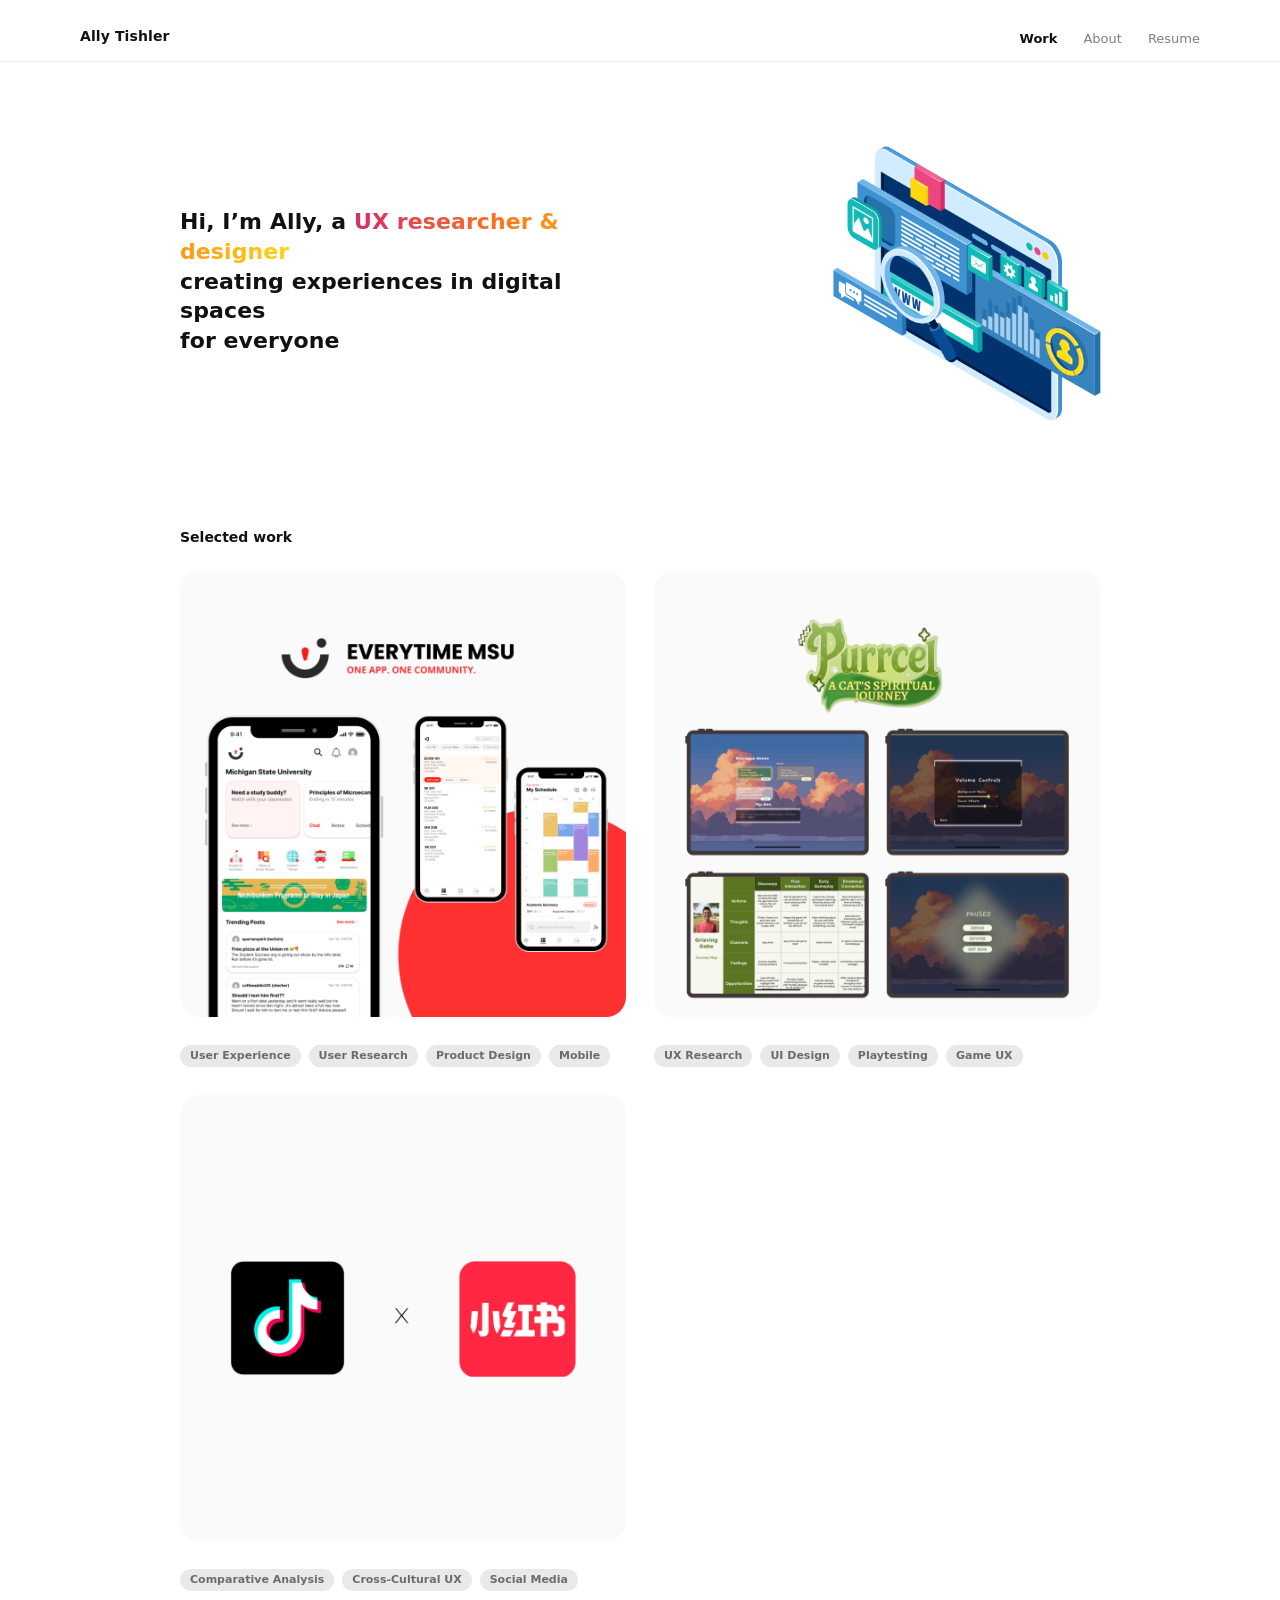
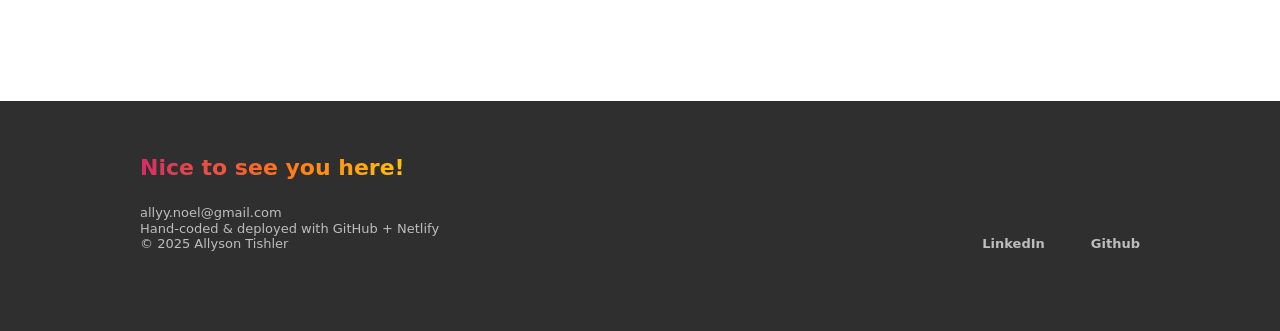
==== commit ec73e0a1: "email" ====
--- a/index.html
+++ b/index.html
@@ -101,20 +101,23 @@
     <!-- FOOTER -->
     <footer class="footer">
       <div class="footer__inner">
-        <div class="footer__left">
+        <div>
           <h3 class="footer__title">Nice to see you here!</h3>
-
-          <div class="footer__meta">
-            <p class="footer__line">allyy.noel@gmail.com</p>
-            <p class="footer__line">This website is hand-coded and deployed through Github &amp; Netlify</p>
-            <p class="footer__line">Made with love © 2025 Allyson Tishler</p>
+          <a
+            href="mailto:allyy.noel@gmail.com"
+            class="footer__line footer__email"
+            >
+            allyy.noel@gmail.com
+        </a>
+    
+          <p class="footer__line">Hand-coded & deployed with GitHub + Netlify</p>
+          <p class="footer__line">© 2025 Allyson Tishler</p>
+        </div>
+    
+        <div class="footer__right">
+            <a class="footer__link" href="https://www.linkedin.com/in/allytishler-msu/">LinkedIn</a>
+            <a class="footer__link" href="https://github.com/allysontishler">Github</a>
           </div>
-        </div>
-
-        <div class="footer__right">
-          <a class="footer__link" href="https://www.linkedin.com/in/allytishler-msu/">LinkedIn</a>
-          <a class="footer__link" href="https://github.com/allysontishler">Github</a>
-        </div>
       </div>
     </footer>
   </body>
--- a/styles.css
+++ b/styles.css
@@ -488,6 +488,7 @@
   line-height: 1.2;
   font-weight: 350;
   color: var(--case-muted);
+  padding-top: 65px;
 }
 
 /* OVERVIEW kicker: red */
@@ -1594,3 +1595,14 @@
 .case-purrcel main{
   padding-bottom: 0 !important;
 }
+
+
+
+.footer__email {
+  text-decoration: none;
+  cursor: pointer;
+}
+
+.footer__email:hover {
+  text-decoration: underline;
+}
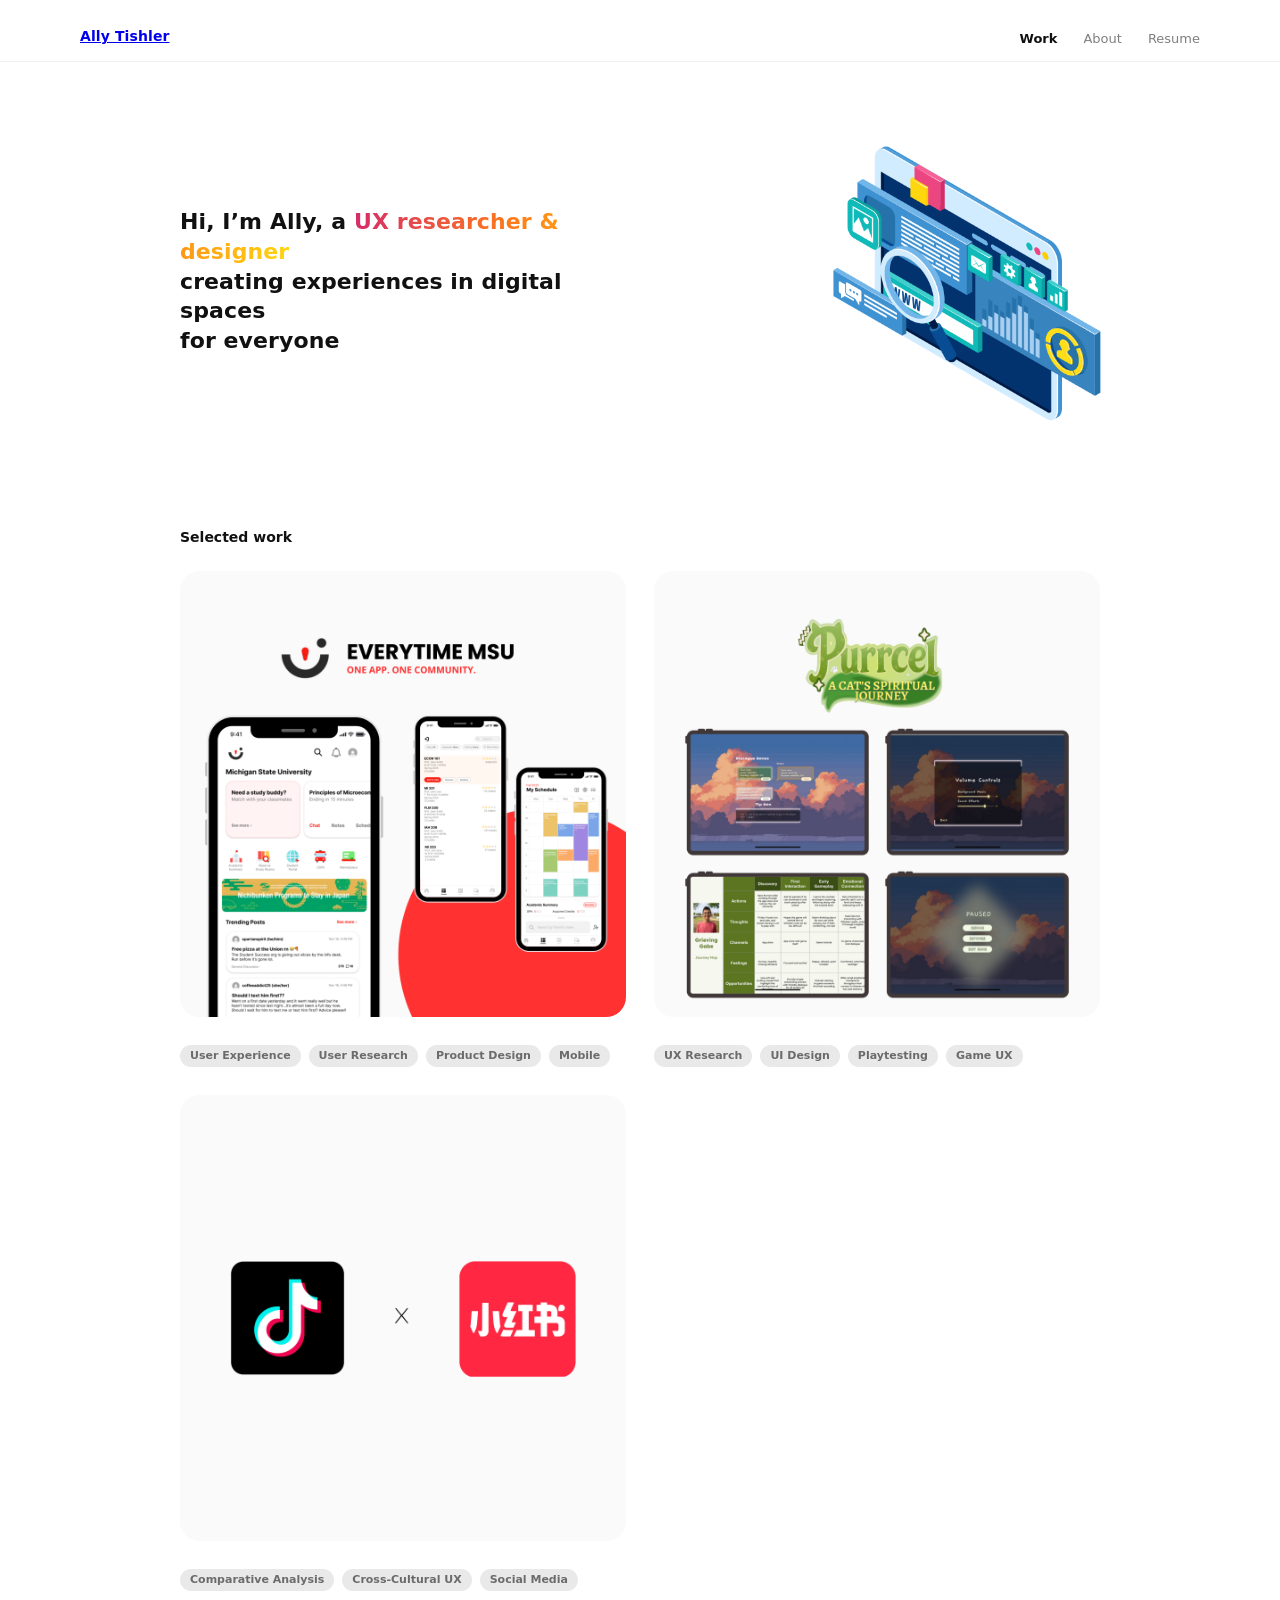
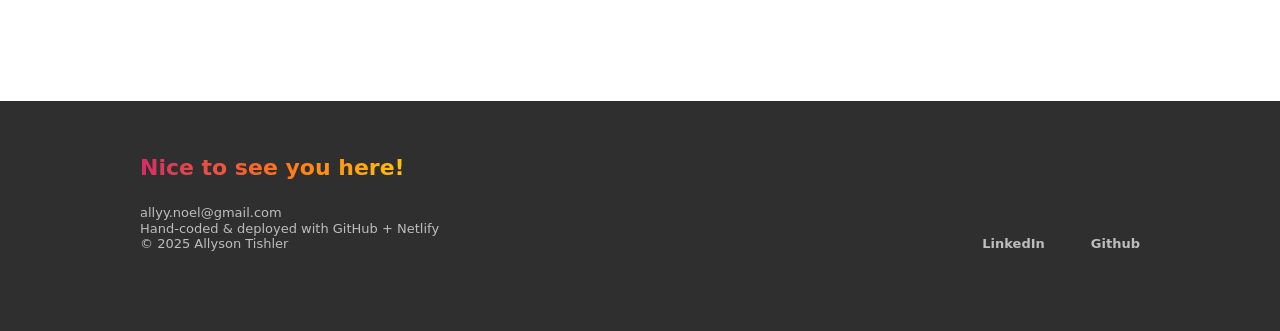
==== commit 6d10ecf8: "nav" ====
--- a/index.html
+++ b/index.html
@@ -11,7 +11,8 @@
     <!-- NAV -->
     <header class="site-header">
       <nav class="nav">
-        <div class="nav__brand">Ally Tishler</div>
+        <a href="index.html" class="nav__brand">Ally Tishler</a>
+
 
         <ul class="nav__links">
           <li><a class="nav__link nav__link--active" href="#work">Work</a></li>
--- a/styles.css
+++ b/styles.css
@@ -1606,3 +1606,7 @@
 .footer__email:hover {
   text-decoration: underline;
 }
+
+.nav__brand:hover {
+  opacity: 0.8;
+}
